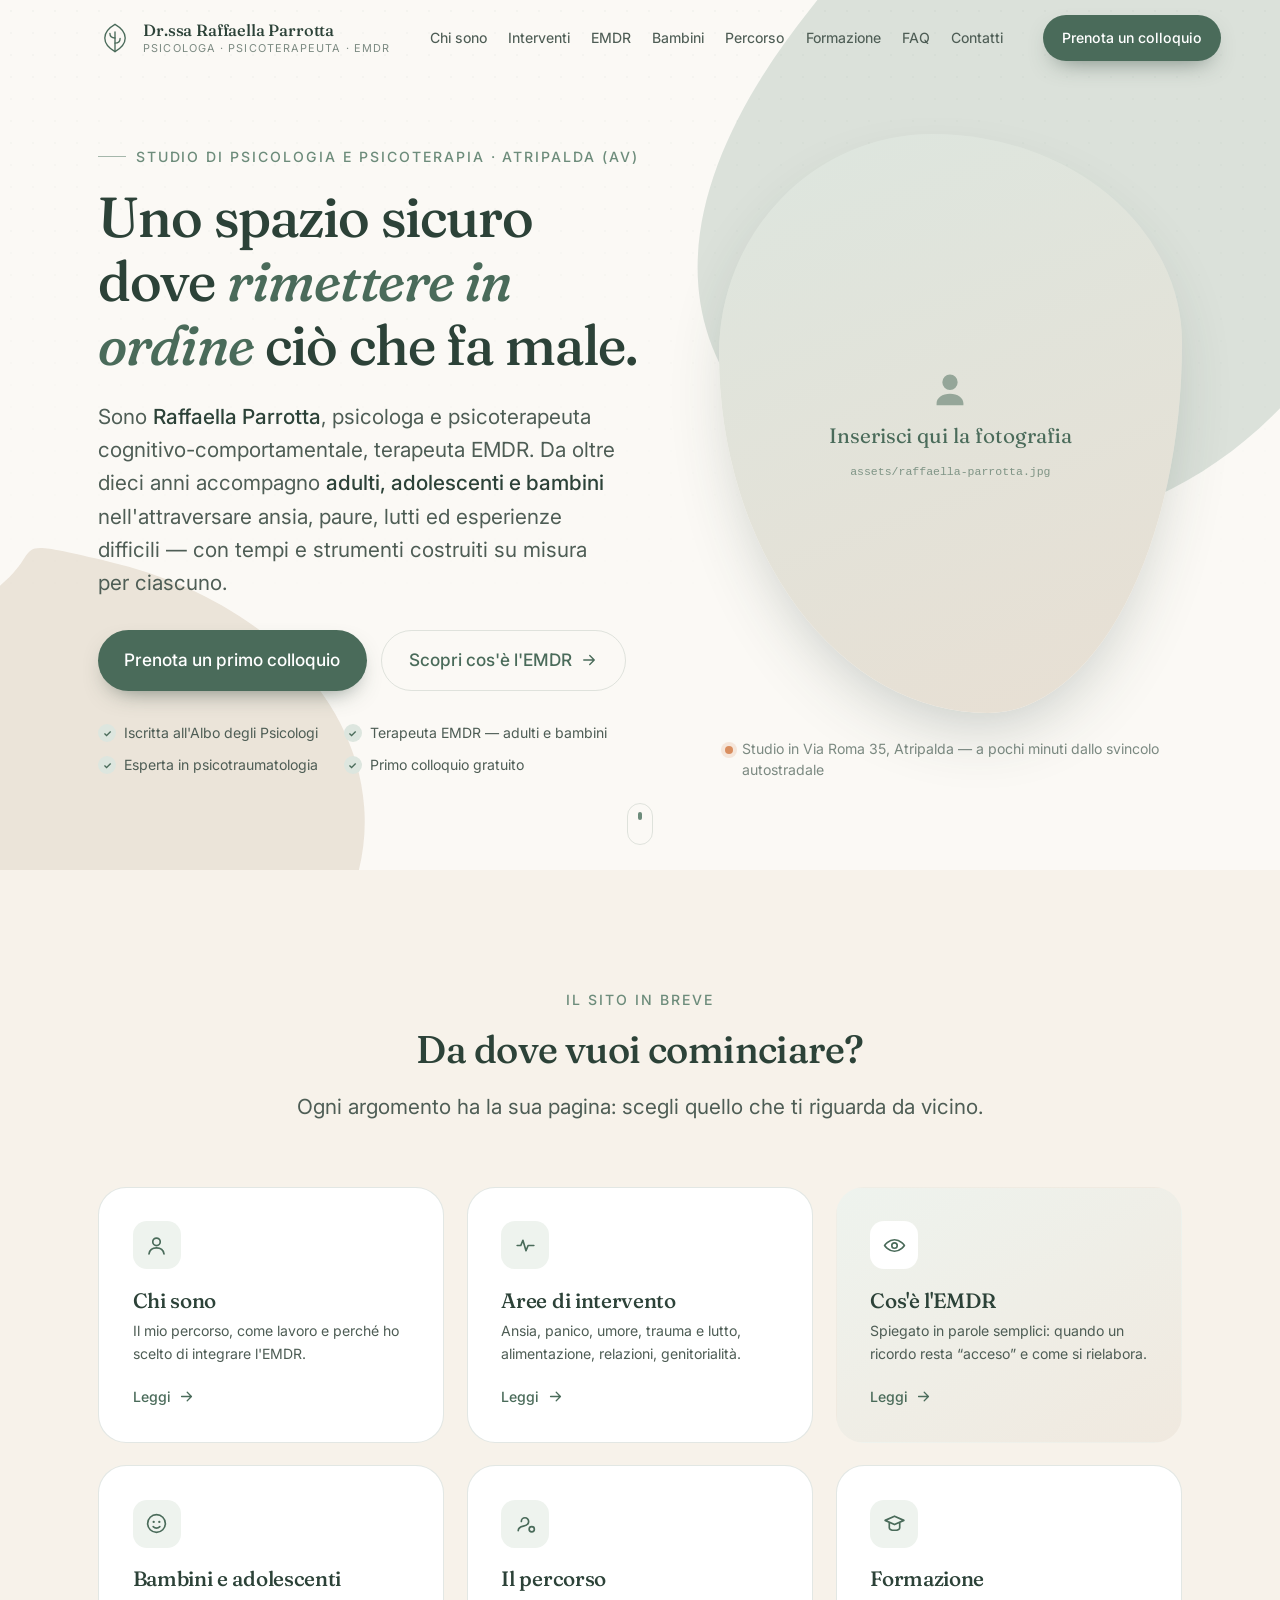
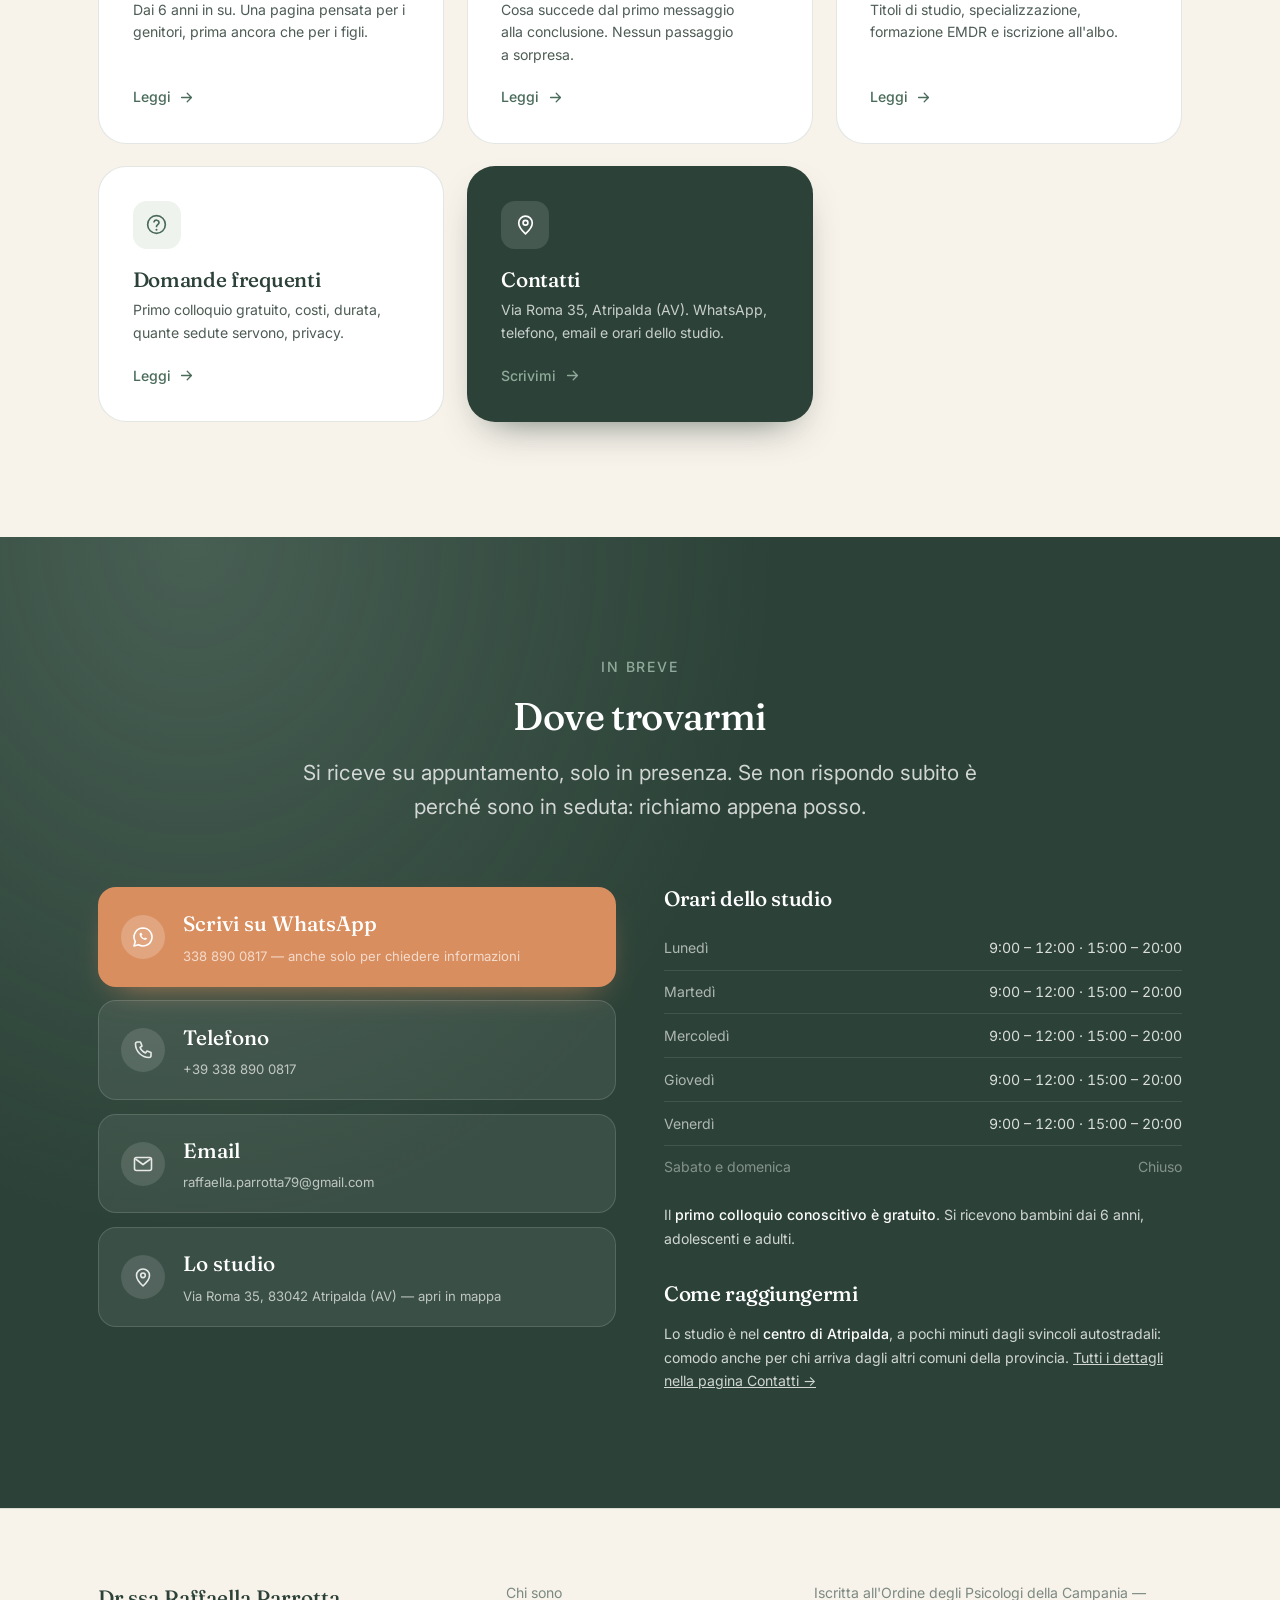
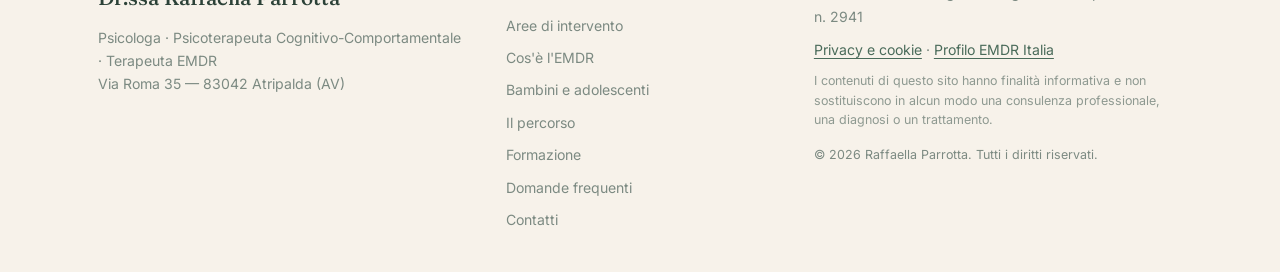
==== index.html @ 032dc250 "Add files via upload" ====
<!DOCTYPE html>
<html lang="it">
<head>
<meta charset="utf-8">
<meta name="viewport" content="width=device-width, initial-scale=1">
<title>Dr.ssa Raffaella Parrotta — Psicologa e Psicoterapeuta EMDR ad Atripalda (AV)</title>
<meta name="description" content="Dr.ssa Raffaella Parrotta, psicologa e psicoterapeuta cognitivo-comportamentale, terapeuta EMDR ad Atripalda (Avellino). Percorsi per adulti, adolescenti e bambini dai 6 anni.">
<meta name="author" content="Raffaella Parrotta">
<meta name="theme-color" content="#4A6B5A">

<meta property="og:type" content="website">
<meta property="og:locale" content="it_IT">
<meta property="og:title" content="Dr.ssa Raffaella Parrotta — Psicologa e Psicoterapeuta EMDR ad Atripalda (AV)">
<meta property="og:description" content="Dr.ssa Raffaella Parrotta, psicologa e psicoterapeuta cognitivo-comportamentale, terapeuta EMDR ad Atripalda (Avellino). Percorsi per adulti, adolescenti e bambini dai 6 anni.">
<meta property="og:image" content="assets/og-image.jpg">

<link rel="icon" href="assets/favicon.svg" type="image/svg+xml">
<link rel="preconnect" href="https://fonts.googleapis.com">
<link rel="preconnect" href="https://fonts.gstatic.com" crossorigin>
<link href="https://fonts.googleapis.com/css2?family=Fraunces:ital,opsz,wght@0,9..144,400;0,9..144,500;0,9..144,600;1,9..144,400&family=Inter:wght@300;400;500;600&display=swap" rel="stylesheet">
<link rel="stylesheet" href="styles.css">
<script>document.documentElement.classList.add('js');</script>
<link rel="canonical" href="https://www.raffaellaparrotta.it/">
</head>
<body id="top">

<a class="skip-link" href="#main">Salta al contenuto principale</a>

<!-- ═══════════════ HEADER ═══════════════ -->
<header class="site-header" id="site-header">
  <div class="wrap header-inner">
    <a class="brand" href="index.html" aria-label="Torna alla home">
      <span class="brand-mark" aria-hidden="true">
        <svg viewBox="0 0 40 40" role="presentation">
          <path d="M20 4c7 4 12 9 12 16 0 7-5 12-12 16C13 32 8 27 8 20 8 13 13 8 20 4Z" fill="none" stroke="currentColor" stroke-width="1.6"/>
          <path d="M20 36V13" fill="none" stroke="currentColor" stroke-width="1.6" stroke-linecap="round"/>
          <path d="M20 20c-3.5 0-6-2.2-6-5.5M20 26c3.5 0 6-2.2 6-5.5" fill="none" stroke="currentColor" stroke-width="1.6" stroke-linecap="round"/>
        </svg>
      </span>
      <span class="brand-text">
        <strong>Dr.ssa Raffaella Parrotta</strong>
        <em>Psicologa · Psicoterapeuta · EMDR</em>
      </span>
    </a>

    <nav class="nav" id="nav" aria-label="Navigazione principale">
      <ul>
        <li><a href="chi-sono.html">Chi sono</a></li>
        <li><a href="aree-di-intervento.html">Interventi</a></li>
        <li><a href="emdr.html">EMDR</a></li>
        <li><a href="bambini-e-adolescenti.html">Bambini</a></li>
        <li><a href="percorso.html">Percorso</a></li>
        <li><a href="formazione.html">Formazione</a></li>
        <li><a href="domande-frequenti.html">FAQ</a></li>
        <li><a href="contatti.html">Contatti</a></li>
        <li class="nav-cta"><a class="btn btn-primary" href="contatti.html">Prenota un colloquio</a></li>
      </ul>
    </nav>

    <a class="btn btn-primary btn-sm header-cta" href="contatti.html">Prenota un colloquio</a>

    <button class="nav-toggle" id="nav-toggle" aria-expanded="false" aria-controls="nav" aria-label="Apri il menu">
      <span aria-hidden="true"></span><span aria-hidden="true"></span><span aria-hidden="true"></span>
    </button>
  </div>
  <div class="scroll-progress" id="scroll-progress" aria-hidden="true"></div>
</header>

<main id="main">

<section class="hero">
  <div class="hero-bg" aria-hidden="true">
    <svg class="blob blob-1" viewBox="0 0 600 600"><path d="M300 40c120 0 220 90 240 200s-60 230-170 280-240 20-310-70S30 250 110 150 180 40 300 40Z"/></svg>
    <svg class="blob blob-2" viewBox="0 0 600 600"><path d="M320 20c130 30 250 120 260 250s-110 250-240 290S60 520 30 390 60 130 170 70 190-10 320 20Z"/></svg>
    <span class="grain"></span>
  </div>

  <div class="wrap hero-inner">
    <div class="hero-text">
      <p class="eyebrow reveal">Studio di psicologia e psicoterapia · Atripalda (AV)</p>
      <h1 class="reveal" style="--d:.06s">
        Uno spazio sicuro dove <em>rimettere in ordine</em> ciò che fa male.
      </h1>
      <p class="lead reveal" style="--d:.12s">
        Sono <strong>Raffaella Parrotta</strong>, psicologa e psicoterapeuta cognitivo-comportamentale,
        terapeuta EMDR. Da oltre dieci anni accompagno <strong>adulti, adolescenti e bambini</strong>
        nell'attraversare ansia, paure, lutti ed esperienze difficili — con tempi e strumenti
        costruiti su misura per ciascuno.
      </p>
      <div class="hero-actions reveal" style="--d:.18s">
        <a class="btn btn-primary" href="contatti.html">Prenota un primo colloquio</a>
        <a class="btn btn-ghost" href="emdr.html">
          Scopri cos'è l'EMDR
          <svg viewBox="0 0 24 24" aria-hidden="true" width="18" height="18"><path d="M5 12h13M13 6l6 6-6 6" fill="none" stroke="currentColor" stroke-width="1.8" stroke-linecap="round" stroke-linejoin="round"/></svg>
        </a>
      </div>

      <ul class="hero-badges reveal" style="--d:.24s">
        <li><span aria-hidden="true">✓</span> Iscritta all'Albo degli Psicologi</li>
        <li><span aria-hidden="true">✓</span> Terapeuta EMDR — adulti e bambini</li>
        <li><span aria-hidden="true">✓</span> Esperta in psicotraumatologia</li>
        <li><span aria-hidden="true">✓</span> Primo colloquio gratuito</li>
      </ul>
    </div>

    <figure class="hero-figure reveal" style="--d:.3s">
      <div class="portrait">
        <!-- SOSTITUIRE con la foto reale: assets/raffaella-parrotta.jpg -->
        <img src="assets/raffaella-parrotta.jpg" alt="Ritratto della Dr.ssa Raffaella Parrotta" width="720" height="880"
             onerror="this.closest('.portrait').classList.add('is-placeholder'); this.remove();">
        <div class="portrait-placeholder" aria-hidden="true">
          <svg viewBox="0 0 24 24"><path d="M12 13a4 4 0 1 0 0-8 4 4 0 0 0 0 8Zm0 2c-4 0-7 2.2-7 5v1h14v-1c0-2.8-3-5-7-5Z" fill="currentColor"/></svg>
          <p>Inserisci qui la fotografia</p>
          <small>assets/raffaella-parrotta.jpg</small>
        </div>
      </div>
      <figcaption>
        <span class="dot" aria-hidden="true"></span>
        Studio in Via Roma 35, Atripalda — a pochi minuti dallo svincolo autostradale
      </figcaption>
    </figure>
  </div>

  <a class="scroll-cue" href="#cosa-trovi" aria-label="Scorri alle sezioni del sito">
    <span aria-hidden="true"></span>
  </a>
</section><!-- ═══════════════ COSA TROVI ═══════════════ -->
<section class="section section-tint" id="cosa-trovi">
  <div class="wrap">
    <header class="section-head center">
      <p class="eyebrow reveal">Il sito in breve</p>
      <h2 class="reveal" style="--d:.06s">Da dove vuoi cominciare?</h2>
      <p class="section-sub reveal" style="--d:.12s">
        Ogni argomento ha la sua pagina: scegli quello che ti riguarda da vicino.
      </p>
    </header>

    <div class="hub">
      <a class="hub-card reveal" href="chi-sono.html">
        <span class="hub-icon" aria-hidden="true"><svg viewBox="0 0 24 24"><circle cx="12" cy="8.5" r="3.6" fill="none" stroke="currentColor" stroke-width="1.6"/><path d="M4.8 20c.6-3.7 3.5-5.8 7.2-5.8s6.6 2.1 7.2 5.8" fill="none" stroke="currentColor" stroke-width="1.6" stroke-linecap="round"/></svg></span>
        <h3>Chi sono</h3>
        <p>Il mio percorso, come lavoro e perché ho scelto di integrare l'EMDR.</p>
        <span class="hub-go">Leggi<svg viewBox="0 0 24 24" aria-hidden="true"><path d="M5 12h13M13 6l6 6-6 6" fill="none" stroke="currentColor" stroke-width="1.8" stroke-linecap="round" stroke-linejoin="round"/></svg></span>
      </a>
      <a class="hub-card reveal" style="--d:.06s" href="aree-di-intervento.html">
        <span class="hub-icon" aria-hidden="true"><svg viewBox="0 0 24 24"><path d="M4 12h3.5l2-5 3 10 2-5H20" fill="none" stroke="currentColor" stroke-width="1.6" stroke-linecap="round" stroke-linejoin="round"/></svg></span>
        <h3>Aree di intervento</h3>
        <p>Ansia, panico, umore, trauma e lutto, alimentazione, relazioni, genitorialità.</p>
        <span class="hub-go">Leggi<svg viewBox="0 0 24 24" aria-hidden="true"><path d="M5 12h13M13 6l6 6-6 6" fill="none" stroke="currentColor" stroke-width="1.8" stroke-linecap="round" stroke-linejoin="round"/></svg></span>
      </a>
      <a class="hub-card reveal featured" style="--d:.12s" href="emdr.html">
        <span class="hub-icon" aria-hidden="true"><svg viewBox="0 0 24 24"><path d="M2.5 12S6 6.5 12 6.5 21.5 12 21.5 12 18 17.5 12 17.5 2.5 12 2.5 12Z" fill="none" stroke="currentColor" stroke-width="1.6" stroke-linejoin="round"/><circle cx="12" cy="12" r="2.6" fill="none" stroke="currentColor" stroke-width="1.6"/></svg></span>
        <h3>Cos'è l'EMDR</h3>
        <p>Spiegato in parole semplici: quando un ricordo resta “acceso” e come si rielabora.</p>
        <span class="hub-go">Leggi<svg viewBox="0 0 24 24" aria-hidden="true"><path d="M5 12h13M13 6l6 6-6 6" fill="none" stroke="currentColor" stroke-width="1.8" stroke-linecap="round" stroke-linejoin="round"/></svg></span>
      </a>
      <a class="hub-card reveal" style="--d:.18s" href="bambini-e-adolescenti.html">
        <span class="hub-icon" aria-hidden="true"><svg viewBox="0 0 24 24"><circle cx="12" cy="12" r="8.5" fill="none" stroke="currentColor" stroke-width="1.6"/><circle cx="9.3" cy="10.5" r="1.1" fill="currentColor"/><circle cx="14.7" cy="10.5" r="1.1" fill="currentColor"/><path d="M8.8 15c.9.9 2 1.4 3.2 1.4s2.3-.5 3.2-1.4" fill="none" stroke="currentColor" stroke-width="1.6" stroke-linecap="round"/></svg></span>
        <h3>Bambini e adolescenti</h3>
        <p>Dai 6 anni in su. Una pagina pensata per i genitori, prima ancora che per i figli.</p>
        <span class="hub-go">Leggi<svg viewBox="0 0 24 24" aria-hidden="true"><path d="M5 12h13M13 6l6 6-6 6" fill="none" stroke="currentColor" stroke-width="1.8" stroke-linecap="round" stroke-linejoin="round"/></svg></span>
      </a>
      <a class="hub-card reveal" style="--d:.24s" href="percorso.html">
        <span class="hub-icon" aria-hidden="true"><svg viewBox="0 0 24 24"><path d="M5 19c0-3 2.5-4 5-4.5S15 13 15 10a3.5 3.5 0 0 0-7 0" fill="none" stroke="currentColor" stroke-width="1.6" stroke-linecap="round"/><circle cx="18" cy="17.5" r="2.5" fill="none" stroke="currentColor" stroke-width="1.6"/></svg></span>
        <h3>Il percorso</h3>
        <p>Cosa succede dal primo messaggio alla conclusione. Nessun passaggio a sorpresa.</p>
        <span class="hub-go">Leggi<svg viewBox="0 0 24 24" aria-hidden="true"><path d="M5 12h13M13 6l6 6-6 6" fill="none" stroke="currentColor" stroke-width="1.8" stroke-linecap="round" stroke-linejoin="round"/></svg></span>
      </a>
      <a class="hub-card reveal" style="--d:.3s" href="formazione.html">
        <span class="hub-icon" aria-hidden="true"><svg viewBox="0 0 24 24"><path d="M12 5 3 9l9 4 9-4-9-4Z" fill="none" stroke="currentColor" stroke-width="1.6" stroke-linejoin="round"/><path d="M7 11.5V16c0 1.4 2.2 2.5 5 2.5s5-1.1 5-2.5v-4.5" fill="none" stroke="currentColor" stroke-width="1.6" stroke-linecap="round"/></svg></span>
        <h3>Formazione</h3>
        <p>Titoli di studio, specializzazione, formazione EMDR e iscrizione all'albo.</p>
        <span class="hub-go">Leggi<svg viewBox="0 0 24 24" aria-hidden="true"><path d="M5 12h13M13 6l6 6-6 6" fill="none" stroke="currentColor" stroke-width="1.8" stroke-linecap="round" stroke-linejoin="round"/></svg></span>
      </a>
      <a class="hub-card reveal" style="--d:.36s" href="domande-frequenti.html">
        <span class="hub-icon" aria-hidden="true"><svg viewBox="0 0 24 24"><circle cx="12" cy="12" r="8.5" fill="none" stroke="currentColor" stroke-width="1.6"/><path d="M9.6 9.4a2.5 2.5 0 0 1 4.8.9c0 1.7-2.4 2-2.4 3.6" fill="none" stroke="currentColor" stroke-width="1.6" stroke-linecap="round"/><circle cx="12" cy="17" r="1" fill="currentColor"/></svg></span>
        <h3>Domande frequenti</h3>
        <p>Primo colloquio gratuito, costi, durata, quante sedute servono, privacy.</p>
        <span class="hub-go">Leggi<svg viewBox="0 0 24 24" aria-hidden="true"><path d="M5 12h13M13 6l6 6-6 6" fill="none" stroke="currentColor" stroke-width="1.8" stroke-linecap="round" stroke-linejoin="round"/></svg></span>
      </a>
      <a class="hub-card reveal dark" style="--d:.42s" href="contatti.html">
        <span class="hub-icon" aria-hidden="true"><svg viewBox="0 0 24 24"><path d="M12 21s-6.5-6-6.5-10.5a6.5 6.5 0 0 1 13 0C18.5 15 12 21 12 21Z" fill="none" stroke="currentColor" stroke-width="1.6" stroke-linejoin="round"/><circle cx="12" cy="10.3" r="2.3" fill="none" stroke="currentColor" stroke-width="1.6"/></svg></span>
        <h3>Contatti</h3>
        <p>Via Roma 35, Atripalda (AV). WhatsApp, telefono, email e orari dello studio.</p>
        <span class="hub-go">Scrivimi<svg viewBox="0 0 24 24" aria-hidden="true"><path d="M5 12h13M13 6l6 6-6 6" fill="none" stroke="currentColor" stroke-width="1.8" stroke-linecap="round" stroke-linejoin="round"/></svg></span>
      </a>
    </div>
  </div>
</section>

<!-- ═══════════════ IN BREVE ═══════════════ -->
<section class="section section-dark" id="in-breve">
  <div class="wrap">
    <header class="section-head center on-dark">
      <p class="eyebrow reveal">In breve</p>
      <h2 class="reveal" style="--d:.06s">Dove trovarmi</h2>
      <p class="section-sub reveal" style="--d:.12s">
        Si riceve su appuntamento, solo in presenza. Se non rispondo subito è perché sono
        in seduta: richiamo appena posso.
      </p>
    </header>

    <div class="contact-grid">
      <div class="contact-actions reveal">
        <a class="contact-tile primary" href="https://wa.me/393388900817" target="_blank" rel="noopener">
          <span class="ct-icon" aria-hidden="true">
            <svg viewBox="0 0 24 24"><path d="M12 3a9 9 0 0 0-7.7 13.6L3 21l4.5-1.2A9 9 0 1 0 12 3Z" fill="none" stroke="currentColor" stroke-width="1.6" stroke-linejoin="round"/><path d="M8.6 8.8c0 3.3 2.7 6 6 6 .9 0 1.4-.6 1.4-1.2 0-.3-1.7-1.2-2-1.1-.3.1-.5.8-.9.8-.7 0-2.6-1.9-2.6-2.6 0-.4.7-.6.8-.9.1-.3-.8-2-1.1-2-.6 0-1.6.5-1.6 1.4Z" fill="currentColor"/></svg>
          </span>
          <span class="ct-body"><strong>Scrivi su WhatsApp</strong><small>338 890 0817 — anche solo per chiedere informazioni</small></span>
        </a>

        <a class="contact-tile" href="tel:+393388900817">
          <span class="ct-icon" aria-hidden="true">
            <svg viewBox="0 0 24 24"><path d="M6.5 4h3l1.5 4-2 1.5a10 10 0 0 0 5.5 5.5L16 13l4 1.5v3c0 1.1-.9 2-2 2C10.8 19.5 4.5 13.2 4.5 6c0-1.1.9-2 2-2Z" fill="none" stroke="currentColor" stroke-width="1.6" stroke-linejoin="round"/></svg>
          </span>
          <span class="ct-body"><strong>Telefono</strong><small>+39 338 890 0817</small></span>
        </a>

        <a class="contact-tile" href="mailto:raffaella.parrotta79@gmail.com">
          <span class="ct-icon" aria-hidden="true">
            <svg viewBox="0 0 24 24"><rect x="3.5" y="5.5" width="17" height="13" rx="2" fill="none" stroke="currentColor" stroke-width="1.6"/><path d="m4.5 7 7.5 5.5L19.5 7" fill="none" stroke="currentColor" stroke-width="1.6" stroke-linejoin="round"/></svg>
          </span>
          <span class="ct-body"><strong>Email</strong><small>raffaella.parrotta79@gmail.com</small></span>
        </a>

        <a class="contact-tile" href="https://www.google.com/maps/search/?api=1&amp;query=Via+Roma+35+83042+Atripalda+AV" target="_blank" rel="noopener">
          <span class="ct-icon" aria-hidden="true">
            <svg viewBox="0 0 24 24"><path d="M12 21s-6.5-6-6.5-10.5a6.5 6.5 0 0 1 13 0C18.5 15 12 21 12 21Z" fill="none" stroke="currentColor" stroke-width="1.6" stroke-linejoin="round"/><circle cx="12" cy="10.3" r="2.3" fill="none" stroke="currentColor" stroke-width="1.6"/></svg>
          </span>
          <span class="ct-body"><strong>Lo studio</strong><small>Via Roma 35, 83042 Atripalda (AV) — apri in mappa</small></span>
        </a>
      </div>

      <div class="contact-info reveal" style="--d:.1s">
        <div class="info-block">
          <h3>Orari dello studio</h3>
          <table class="hours">
            <tbody>
              <tr><th scope="row">Lunedì</th><td>9:00 – 12:00 · 15:00 – 20:00</td></tr>
              <tr><th scope="row">Martedì</th><td>9:00 – 12:00 · 15:00 – 20:00</td></tr>
              <tr><th scope="row">Mercoledì</th><td>9:00 – 12:00 · 15:00 – 20:00</td></tr>
              <tr><th scope="row">Giovedì</th><td>9:00 – 12:00 · 15:00 – 20:00</td></tr>
              <tr><th scope="row">Venerdì</th><td>9:00 – 12:00 · 15:00 – 20:00</td></tr>
              <tr class="closed"><th scope="row">Sabato e domenica</th><td>Chiuso</td></tr>
            </tbody>
          </table>
          <p class="hours-note">
            Il <strong>primo colloquio conoscitivo è gratuito</strong>. Si ricevono bambini
            dai 6 anni, adolescenti e adulti.
          </p>
        </div>

        <div class="info-block">
          <h3>Come raggiungermi</h3>
          <p>
            Lo studio è nel <strong>centro di Atripalda</strong>, a pochi minuti dagli svincoli
            autostradali: comodo anche per chi arriva dagli altri comuni della provincia.
            <a href="contatti.html">Tutti i dettagli nella pagina Contatti →</a>
          </p>
        </div>
      </div>
    </div>
  </div>
</section>

</main>

<!-- ═══════════════ FOOTER ═══════════════ -->
<footer class="site-footer">
  <div class="wrap footer-inner">
    <div class="footer-brand">
      <strong>Dr.ssa Raffaella Parrotta</strong>
      <p>Psicologa · Psicoterapeuta Cognitivo-Comportamentale · Terapeuta EMDR<br>
        Via Roma 35 — 83042 Atripalda (AV)</p>
    </div>

    <nav class="footer-nav" aria-label="Navigazione secondaria">
      <a href="chi-sono.html">Chi sono</a>
      <a href="aree-di-intervento.html">Aree di intervento</a>
      <a href="emdr.html">Cos'è l'EMDR</a>
      <a href="bambini-e-adolescenti.html">Bambini e adolescenti</a>
      <a href="percorso.html">Il percorso</a>
      <a href="formazione.html">Formazione</a>
      <a href="domande-frequenti.html">Domande frequenti</a>
      <a href="contatti.html">Contatti</a>
    </nav>

    <div class="footer-legal">
      <!-- Quando avrai la P. IVA, aggiungila qui: · P. IVA 01234567890 -->
      <p>Iscritta all'Ordine degli Psicologi della Campania — n. 2941</p>
      <p>
        <a href="privacy.html">Privacy e cookie</a> ·
        <a href="https://emdr018.com/terapeuti/raffaella-parrotta/" target="_blank" rel="noopener">Profilo EMDR Italia</a>
      </p>
      <p class="disclaimer">
        I contenuti di questo sito hanno finalità informativa e non sostituiscono in alcun modo
        una consulenza professionale, una diagnosi o un trattamento.
      </p>
      <p class="copy">© <span id="year">2026</span> Raffaella Parrotta. Tutti i diritti riservati.</p>
    </div>
  </div>
</footer>

<a class="to-top" id="to-top" href="#top" aria-label="Torna in alto">
  <svg viewBox="0 0 24 24" aria-hidden="true"><path d="M12 19V6M6 12l6-6 6 6" fill="none" stroke="currentColor" stroke-width="1.8" stroke-linecap="round" stroke-linejoin="round"/></svg>
</a>

<script type="application/ld+json">
{
  "@context": "https://schema.org",
  "@type": "Psychologist",
  "name": "Dr.ssa Raffaella Parrotta — Psicologa, Psicoterapeuta, EMDR Practitioner",
  "description": "Psicologa e psicoterapeuta cognitivo-comportamentale, terapeuta EMDR. Percorsi per adulti, adolescenti e bambini dai 6 anni ad Atripalda (AV).",
  "address": {
    "@type": "PostalAddress",
    "streetAddress": "Via Roma 35",
    "postalCode": "83042",
    "addressLocality": "Atripalda",
    "addressRegion": "AV",
    "addressCountry": "IT"
  },
  "telephone": "+39 338 890 0817",
  "email": "raffaella.parrotta79@gmail.com",
  "availableLanguage": "it",
  "priceRange": "$$",
  "openingHoursSpecification": [{
    "@type": "OpeningHoursSpecification",
    "dayOfWeek": ["Monday","Tuesday","Wednesday","Thursday","Friday"],
    "opens": "09:00", "closes": "12:00"
  }, {
    "@type": "OpeningHoursSpecification",
    "dayOfWeek": ["Monday","Tuesday","Wednesday","Thursday","Friday"],
    "opens": "15:00", "closes": "20:00"
  }],
  "knowsAbout": ["EMDR","Psicoterapia cognitivo-comportamentale","Disturbi d'ansia","Attacchi di panico","Trauma psicologico","Disturbi dell'umore","Disturbi del comportamento alimentare","Età evolutiva"]
}
</script>

<script src="script.js" defer></script>
</body>
</html>
---- styles.css ----
/* ═══════════════════════════════════════════════════
   Dr.ssa Raffaella Parrotta — Psicologa e Psicoterapeuta
   Palette: salvia & sabbia
   ═══════════════════════════════════════════════════ */

/* ---------- 1. Design tokens ---------- */
:root {
  /* colori */
  --green-900: #2C4238;
  --green-700: #4A6B5A;
  --green-500: #6D8C7B;
  --green-300: #8FA99B;
  --green-100: #DDE6DF;
  --green-50:  #EEF3EE;

  --sand-300: #E8DFD3;
  --sand-200: #F0E9DF;
  --sand-100: #F7F2EA;
  --shell:    #FBF9F5;
  --white:    #FFFFFF;

  --clay:     #D98E5F;
  --clay-dark:#B96F42;

  --ink:      #23302A;
  --ink-soft: #4E5D55;
  --ink-mute: #7C8A82;
  --line:     rgba(74, 107, 90, .16);

  /* tipografia */
  --font-display: "Fraunces", "Iowan Old Style", Georgia, "Times New Roman", serif;
  --font-body: "Inter", -apple-system, BlinkMacSystemFont, "Segoe UI", Roboto, sans-serif;

  --step--1: clamp(.82rem, .8rem + .1vw, .9rem);
  --step-0:  clamp(1rem, .97rem + .15vw, 1.075rem);
  --step-1:  clamp(1.12rem, 1.06rem + .3vw, 1.3rem);
  --step-2:  clamp(1.35rem, 1.2rem + .7vw, 1.75rem);
  --step-3:  clamp(1.7rem, 1.45rem + 1.2vw, 2.5rem);
  --step-4:  clamp(2.1rem, 1.6rem + 2.4vw, 3.75rem);

  /* spazi & forme */
  --wrap: 1180px;
  --gutter: clamp(1.25rem, 4vw, 3rem);
  --sec-y: clamp(4.5rem, 9vw, 8.5rem);
  --r-sm: 10px;
  --r-md: 18px;
  --r-lg: 28px;
  --r-xl: 40px;

  --shadow-sm: 0 1px 2px rgba(44, 66, 56, .05), 0 4px 14px rgba(44, 66, 56, .05);
  --shadow-md: 0 2px 6px rgba(44, 66, 56, .06), 0 18px 40px -12px rgba(44, 66, 56, .16);
  --shadow-lg: 0 30px 70px -25px rgba(44, 66, 56, .3);

  --ease: cubic-bezier(.22, .68, 0, 1);
  --header-h: 76px;
}

/* ---------- 2. Reset & base ---------- */
*, *::before, *::after { box-sizing: border-box; }
* { margin: 0; }

html {
  -webkit-text-size-adjust: 100%;
  scroll-behavior: smooth;
  scroll-padding-top: calc(var(--header-h) + 12px);
}

body {
  background: var(--shell);
  color: var(--ink);
  font-family: var(--font-body);
  font-size: var(--step-0);
  font-weight: 400;
  line-height: 1.68;
  -webkit-font-smoothing: antialiased;
  overflow-x: hidden;
}

img, svg { display: block; max-width: 100%; }
a { color: inherit; }
button { font: inherit; color: inherit; border: 0; background: none; cursor: pointer; }
table { border-collapse: collapse; width: 100%; }

h1, h2, h3, h4 {
  font-family: var(--font-display);
  font-weight: 500;
  line-height: 1.14;
  letter-spacing: -.015em;
  color: var(--green-900);
  font-variation-settings: "SOFT" 30, "WONK" 0;
  text-wrap: balance;
}
h1 { font-size: var(--step-4); }
h2 { font-size: var(--step-3); }
h3 { font-size: var(--step-2); }
h4 { font-size: var(--step-1); }
p  { text-wrap: pretty; }

em { font-style: italic; }

:focus-visible {
  outline: 3px solid var(--clay);
  outline-offset: 3px;
  border-radius: 4px;
}

.skip-link {
  position: absolute; left: 50%; top: -100px; z-index: 200;
  transform: translateX(-50%);
  background: var(--green-900); color: var(--white);
  padding: .8rem 1.4rem; border-radius: 0 0 var(--r-sm) var(--r-sm);
  text-decoration: none; font-size: var(--step--1);
  transition: top .2s var(--ease);
}
.skip-link:focus { top: 0; }

/* ---------- 3. Layout helpers ---------- */
.wrap {
  width: 100%; max-width: var(--wrap);
  margin-inline: auto;
  padding-inline: var(--gutter);
}
.wrap.narrow { max-width: 820px; }

.section { padding-block: var(--sec-y); position: relative; }
.section-tint { background: var(--sand-100); }
.section-warm {
  background:
    radial-gradient(90% 120% at 100% 0%, rgba(217, 142, 95, .09), transparent 60%),
    var(--green-50);
}
.section-dark {
  background:
    radial-gradient(70% 110% at 15% 0%, rgba(143, 169, 155, .28), transparent 65%),
    var(--green-900);
  color: rgba(255, 255, 255, .86);
}
.section-dark h2, .section-dark h3 { color: var(--white); }

.section-head { max-width: 720px; margin-bottom: clamp(2.5rem, 5vw, 4rem); }
.section-head.center { margin-inline: auto; text-align: center; }
.section-sub {
  margin-top: 1.1rem;
  font-size: var(--step-1);
  color: var(--ink-soft);
  line-height: 1.6;
}
.section-dark .section-sub { color: rgba(255, 255, 255, .78); }

.eyebrow {
  display: inline-flex; align-items: center; gap: .6rem;
  font-family: var(--font-body);
  font-size: var(--step--1); font-weight: 500;
  letter-spacing: .14em; text-transform: uppercase;
  color: var(--green-500);
  margin-bottom: 1rem;
}
.eyebrow::before {
  content: ""; width: 28px; height: 1px;
  background: currentColor; opacity: .6;
}
.section-dark .eyebrow, .on-dark .eyebrow { color: var(--green-300); }
.section-head.center .eyebrow::before { display: none; }

.sub-head { margin: clamp(3rem, 6vw, 4.5rem) 0 1.75rem; font-size: var(--step-2); }

/* ---------- 4. Buttons ---------- */
.btn {
  --btn-bg: var(--green-700);
  --btn-fg: var(--white);
  display: inline-flex; align-items: center; justify-content: center; gap: .55rem;
  padding: .95rem 1.65rem;
  border-radius: 100px;
  background: var(--btn-bg); color: var(--btn-fg);
  font-size: var(--step-0); font-weight: 500;
  text-decoration: none; white-space: nowrap;
  transition: transform .3s var(--ease), box-shadow .3s var(--ease),
              background-color .25s, color .25s, border-color .25s;
}
.btn-sm { padding: .68rem 1.2rem; font-size: var(--step--1); }
.btn-primary { box-shadow: 0 10px 24px -12px rgba(44, 66, 56, .7); }
.btn-primary:hover { background: var(--green-900); transform: translateY(-2px); box-shadow: 0 16px 30px -14px rgba(44, 66, 56, .8); }
.btn-ghost {
  background: transparent; color: var(--green-700);
  border: 1px solid var(--line);
}
.btn-ghost:hover { border-color: var(--green-500); background: rgba(255, 255, 255, .6); transform: translateY(-2px); }
.btn-ghost svg { transition: transform .3s var(--ease); }
.btn-ghost:hover svg { transform: translateX(4px); }

/* ---------- 5. Header ---------- */
.site-header {
  position: fixed; inset: 0 0 auto; z-index: 100;
  background: rgba(251, 249, 245, 0);
  transition: background-color .35s var(--ease), box-shadow .35s var(--ease),
              backdrop-filter .35s;
}
.site-header.is-stuck {
  background: rgba(251, 249, 245, .88);
  backdrop-filter: saturate(160%) blur(14px);
  box-shadow: 0 1px 0 var(--line), 0 10px 30px -22px rgba(44, 66, 56, .5);
}
.header-inner {
  display: flex; align-items: center; gap: clamp(1rem, 3vw, 2.5rem);
  min-height: var(--header-h);
}

.brand {
  display: inline-flex; align-items: center; gap: .7rem;
  text-decoration: none; flex-shrink: 0;
}
.brand-mark { width: 34px; height: 34px; color: var(--green-700); flex-shrink: 0; }
.brand-mark svg { width: 100%; height: 100%; }
.brand-text { display: flex; flex-direction: column; line-height: 1.2; }
.brand-text strong {
  font-family: var(--font-display); font-size: 1.02rem; font-weight: 500;
  color: var(--green-900); letter-spacing: -.01em;
}
.brand-text em {
  font-style: normal; font-size: .68rem; letter-spacing: .1em;
  text-transform: uppercase; color: var(--ink-mute); margin-top: 2px;
}

.nav { margin-left: auto; }
.nav ul {
  display: flex; align-items: center; gap: clamp(.5rem, 1.4vw, 1.35rem);
  list-style: none; padding: 0;
}
.nav a {
  position: relative;
  display: block; padding: .4rem .1rem;
  font-size: .88rem; font-weight: 450; white-space: nowrap;
  color: var(--ink-soft); text-decoration: none;
  transition: color .25s;
}
.nav a::after {
  content: ""; position: absolute; left: 0; right: 0; bottom: -2px;
  height: 2px; border-radius: 2px; background: var(--clay);
  transform: scaleX(0); transform-origin: left;
  transition: transform .35s var(--ease);
}
.nav a:hover { color: var(--green-900); }
.nav a:hover::after, .nav a[aria-current]::after { transform: scaleX(1); }
.nav a[aria-current] { color: var(--green-900); font-weight: 500; }

.header-cta { flex-shrink: 0; }
.nav-cta { display: none; }

.nav-toggle {
  display: none; width: 44px; height: 44px;
  flex-direction: column; justify-content: center; align-items: center; gap: 5px;
  margin-left: auto; border-radius: 50%;
}
.nav-toggle span {
  display: block; width: 22px; height: 2px; border-radius: 2px;
  background: var(--green-900);
  transition: transform .35s var(--ease), opacity .2s;
}
.nav-toggle[aria-expanded="true"] span:nth-child(1) { transform: translateY(7px) rotate(45deg); }
.nav-toggle[aria-expanded="true"] span:nth-child(2) { opacity: 0; }
.nav-toggle[aria-expanded="true"] span:nth-child(3) { transform: translateY(-7px) rotate(-45deg); }

.scroll-progress {
  position: absolute; left: 0; bottom: 0; height: 2px; width: 0%;
  background: linear-gradient(90deg, var(--green-500), var(--clay));
  transition: width .1s linear;
}

/* ---------- 6. Hero ---------- */
.hero {
  position: relative;
  padding-top: calc(var(--header-h) + clamp(1.75rem, 4.5vw, 4rem));
  padding-bottom: clamp(3.5rem, 7vw, 6rem);
  overflow: hidden;
}
.hero-bg { position: absolute; inset: 0; z-index: 0; pointer-events: none; }
.hero-bg .blob { position: absolute; }
.hero-bg .blob path { fill: currentColor; }
.blob-1 {
  width: 62vw; max-width: 900px; top: -22%; right: -14%;
  color: rgba(143, 169, 155, .3);
  animation: drift 26s var(--ease) infinite alternate;
}
.blob-2 {
  width: 46vw; max-width: 640px; bottom: -30%; left: -16%;
  color: rgba(232, 223, 211, .8);
  animation: drift 32s var(--ease) infinite alternate-reverse;
}
@keyframes drift {
  from { transform: translate3d(0, 0, 0) scale(1) rotate(0deg); }
  to   { transform: translate3d(2.5%, 3%, 0) scale(1.08) rotate(9deg); }
}
.grain {
  position: absolute; inset: 0; opacity: .35;
  background-image: radial-gradient(rgba(74, 107, 90, .1) 1px, transparent 1px);
  background-size: 22px 22px;
  mask-image: linear-gradient(to bottom, black, transparent 75%);
}

.hero-inner {
  position: relative; z-index: 1;
  display: grid; gap: clamp(2.5rem, 6vw, 5rem);
  grid-template-columns: minmax(0, 1.08fr) minmax(0, .92fr);
  align-items: center;
}
.hero h1 em {
  font-style: italic; color: var(--green-700);
  font-variation-settings: "SOFT" 60, "WONK" 1;
}
.hero .lead {
  margin-top: 1.4rem; max-width: 36em;
  font-size: var(--step-1); color: var(--ink-soft); line-height: 1.6;
}
.hero .lead strong { color: var(--green-900); font-weight: 500; }
.hero-actions { display: flex; flex-wrap: wrap; gap: .9rem; margin-top: 1.9rem; }

.hero-badges {
  display: flex; flex-wrap: wrap; gap: .5rem 1.6rem;
  list-style: none; padding: 0; margin-top: 1.9rem;
  font-size: var(--step--1); color: var(--ink-soft);
}
.hero-badges li { display: flex; align-items: center; gap: .5rem; }
.hero-badges span {
  display: grid; place-items: center;
  width: 18px; height: 18px; border-radius: 50%;
  background: var(--green-100); color: var(--green-700);
  font-size: .62rem; font-weight: 700;
}

.hero-figure { margin: 0; }
.portrait {
  position: relative; overflow: hidden;
  aspect-ratio: 4 / 5;
  border-radius: 46% 54% 42% 58% / 38% 36% 64% 62%;
  background: linear-gradient(160deg, var(--green-100), var(--sand-300));
  box-shadow: var(--shadow-lg);
  animation: morph 18s ease-in-out infinite alternate;
}
@keyframes morph {
  from { border-radius: 46% 54% 42% 58% / 38% 36% 64% 62%; }
  to   { border-radius: 56% 44% 58% 42% / 46% 52% 48% 54%; }
}
.portrait img { width: 100%; height: 100%; object-fit: cover; }
.portrait-placeholder { display: none; }
.portrait.is-placeholder .portrait-placeholder {
  display: grid; place-content: center; justify-items: center; gap: .5rem;
  height: 100%; padding: 2rem; text-align: center;
  color: var(--green-700);
}
.portrait-placeholder svg { width: 46px; height: 46px; opacity: .5; }
.portrait-placeholder p { font-family: var(--font-display); font-size: var(--step-1); }
.portrait-placeholder small { font-size: .72rem; opacity: .65; font-family: ui-monospace, monospace; }

.hero-figure figcaption {
  display: flex; align-items: flex-start; gap: .55rem;
  margin-top: 1.6rem; padding-inline: .4rem;
  font-size: var(--step--1); color: var(--ink-mute); line-height: 1.5;
}
.hero-figure .dot {
  width: 8px; height: 8px; margin-top: .45rem; border-radius: 50%;
  background: var(--clay); flex-shrink: 0;
  box-shadow: 0 0 0 4px rgba(217, 142, 95, .18);
}

.scroll-cue {
  position: absolute; left: 50%; bottom: 1.6rem; z-index: 1;
  translate: -50% 0;
  width: 26px; height: 42px; border: 1px solid var(--line);
  border-radius: 20px; display: grid; place-items: start center;
  padding-top: 8px;
}
.scroll-cue span {
  width: 4px; height: 8px; border-radius: 4px; background: var(--green-500);
  animation: cue 1.8s var(--ease) infinite;
}
@keyframes cue {
  0%, 100% { transform: translateY(0); opacity: 1; }
  60% { transform: translateY(14px); opacity: 0; }
}

/* ---------- 7. Chi sono ---------- */
.prose-grid {
  display: grid; gap: clamp(2rem, 5vw, 4rem);
  grid-template-columns: minmax(0, 1.25fr) minmax(0, .75fr);
  align-items: start;
}
.prose p + p { margin-top: 1.15rem; }
.prose { color: var(--ink-soft); font-size: var(--step-0); line-height: 1.75; }
.prose strong { color: var(--green-900); font-weight: 500; }
.prose .note {
  margin-top: 1.75rem; padding: 1.15rem 1.35rem;
  background: var(--sand-100); border-left: 3px solid var(--clay);
  border-radius: 0 var(--r-sm) var(--r-sm) 0;
  font-size: var(--step--1);
}

.values {
  padding: clamp(1.5rem, 3vw, 2.25rem);
  background: var(--white); border: 1px solid var(--line);
  border-radius: var(--r-lg); box-shadow: var(--shadow-sm);
}
.values h3 { font-size: var(--step-1); margin-bottom: 1.35rem; }
.values ul { list-style: none; padding: 0; display: grid; gap: 1.15rem; }
.values li { display: flex; gap: .9rem; font-size: var(--step--1); color: var(--ink-soft); line-height: 1.55; }
.values li strong { color: var(--green-900); font-weight: 500; }
.values svg { width: 22px; height: 22px; flex-shrink: 0; color: var(--green-500); margin-top: 2px; }

.stats {
  display: grid; gap: 1px; list-style: none; padding: 0;
  grid-template-columns: repeat(4, 1fr);
  margin-top: clamp(3rem, 6vw, 4.5rem);
  background: var(--line); border: 1px solid var(--line);
  border-radius: var(--r-md); overflow: hidden;
}
.stats li {
  background: var(--shell);
  padding: clamp(1.35rem, 3vw, 2rem);
  display: flex; flex-direction: column; gap: .35rem;
}
.stats strong {
  font-family: var(--font-display); font-size: var(--step-3);
  font-weight: 500; color: var(--green-700); line-height: 1;
}
.stats .unit { font-size: .5em; }
.stats span { font-size: var(--step--1); color: var(--ink-mute); line-height: 1.4; }

/* ---------- 8. Cards (aree) ---------- */
.cards {
  display: grid; gap: clamp(1rem, 2vw, 1.5rem);
  grid-template-columns: repeat(auto-fit, minmax(min(100%, 290px), 1fr));
}
.card {
  position: relative; overflow: hidden;
  padding: clamp(1.6rem, 3vw, 2.15rem);
  background: var(--white);
  border: 1px solid var(--line); border-radius: var(--r-lg);
  transition: transform .4s var(--ease), box-shadow .4s var(--ease), border-color .3s;
}
.card::after {
  content: ""; position: absolute; inset: auto -30% -60% auto;
  width: 180px; height: 180px; border-radius: 50%;
  background: radial-gradient(circle, rgba(143, 169, 155, .22), transparent 70%);
  opacity: 0; transition: opacity .45s var(--ease);
}
.card:hover { transform: translateY(-6px); box-shadow: var(--shadow-md); border-color: transparent; }
.card:hover::after { opacity: 1; }
.card-icon {
  display: grid; place-items: center;
  width: 48px; height: 48px; margin-bottom: 1.35rem;
  border-radius: 14px; background: var(--green-50); color: var(--green-700);
  transition: background-color .35s, color .35s, transform .45s var(--ease);
}
.card:hover .card-icon { background: var(--green-700); color: var(--white); transform: rotate(-6deg) scale(1.05); }
.card-icon svg { width: 25px; height: 25px; }
.card h3 { font-size: var(--step-1); margin-bottom: .6rem; }
.card p { font-size: var(--step--1); color: var(--ink-soft); line-height: 1.62; position: relative; }

/* ---------- 9. EMDR ---------- */
.emdr-intro {
  display: grid; gap: clamp(2rem, 5vw, 3.5rem);
  grid-template-columns: minmax(0, 1.1fr) minmax(0, .9fr);
  align-items: start;
}

.emdr-demo {
  margin: 0; padding: clamp(1.5rem, 3vw, 2rem);
  background: var(--green-900); border-radius: var(--r-lg);
  box-shadow: var(--shadow-md);
  text-align: center; color: rgba(255, 255, 255, .8);
}
.emdr-demo figcaption {
  font-size: var(--step--1); letter-spacing: .1em; text-transform: uppercase;
  color: var(--green-300); margin-bottom: 1.5rem;
}
/* selettore della modalità */
.demo-tabs {
  display: flex; flex-wrap: wrap; justify-content: center; gap: .25rem;
  margin-bottom: 1.35rem; padding: .3rem;
  border-radius: 100px; background: rgba(255, 255, 255, .07);
}
.demo-tabs button {
  padding: .5rem .85rem; border-radius: 100px;
  font-size: .76rem; line-height: 1; color: rgba(255, 255, 255, .62);
  transition: background-color .3s, color .3s;
}
.demo-tabs button:hover { color: var(--white); }
.demo-tabs button[aria-pressed="true"] {
  background: rgba(255, 255, 255, .16); color: var(--white); font-weight: 500;
}

.demo-stage {
  position: relative; height: 110px; display: grid; place-items: center;
  margin-bottom: 1.4rem;
}

/* --- modalità 1: movimenti oculari --- */
.demo-track, .demo-dot { display: none; }
.demo-stage[data-mode="occhi"] .demo-track,
.demo-stage[data-mode="occhi"] .demo-dot { display: block; }
.demo-track {
  position: absolute; left: 4%; right: 4%; height: 1px;
  background: linear-gradient(90deg, transparent, rgba(255,255,255,.22), transparent);
}
.demo-dot {
  position: absolute; left: 6%;
  width: 26px; height: 26px; border-radius: 50%;
  background: var(--clay);
  box-shadow: 0 0 0 10px rgba(217, 142, 95, .16), 0 0 34px rgba(217, 142, 95, .55);
}
.demo-stage.is-running .demo-dot {
  animation: bilateral 2.2s cubic-bezier(.45,0,.55,1) infinite alternate;
}
@keyframes bilateral {
  from { left: 6%; }
  to   { left: calc(94% - 26px); }
}

/* --- modalità 2 e 3: tocchi e suoni alternati --- */
.demo-pair { display: none; }
.demo-stage[data-mode="tocchi"] .demo-pair,
.demo-stage[data-mode="suoni"] .demo-pair {
  display: flex; width: 100%;
  align-items: center; justify-content: space-around;
}
.demo-stage[data-mode="tocchi"] .ico-sound,
.demo-stage[data-mode="suoni"] .ico-hand { display: none; }

.demo-side {
  position: relative;
  display: grid; place-items: center;
  width: 58px; height: 58px; border-radius: 50%;
  background: rgba(255, 255, 255, .07); color: rgba(255, 255, 255, .5);
}
.demo-side svg { width: 28px; height: 28px; }
.demo-side::after {
  content: ""; position: absolute; inset: -7px;
  border-radius: 50%; border: 1px solid rgba(217, 142, 95, .55);
  opacity: 0;
}
.demo-stage.is-running .demo-side { animation: tapPulse 2.2s ease-in-out infinite; }
.demo-stage.is-running .demo-side::after { animation: tapRing 2.2s ease-out infinite; }
.demo-stage.is-running .demo-side-r,
.demo-stage.is-running .demo-side-r::after { animation-delay: 1.1s; }

@keyframes tapPulse {
  0%   { transform: scale(1);    background: rgba(255, 255, 255, .07); color: rgba(255, 255, 255, .5); }
  8%   { transform: scale(1.14); background: var(--clay);              color: var(--white); }
  38%  { transform: scale(1);    background: rgba(255, 255, 255, .07); color: rgba(255, 255, 255, .5); }
  100% { transform: scale(1);    background: rgba(255, 255, 255, .07); color: rgba(255, 255, 255, .5); }
}
@keyframes tapRing {
  0%   { opacity: .85; transform: scale(.75); }
  40%  { opacity: 0;   transform: scale(1.55); }
  100% { opacity: 0;   transform: scale(1.55); }
}
.emdr-demo .btn-ghost {
  color: var(--white); border-color: rgba(255, 255, 255, .28);
  background: rgba(255, 255, 255, .06);
}
.emdr-demo .btn-ghost:hover { background: rgba(255, 255, 255, .14); border-color: rgba(255,255,255,.5); }
.demo-caption {
  margin-top: 1.4rem; font-size: .8rem; line-height: 1.55;
  color: rgba(255, 255, 255, .6);
}

.steps {
  display: grid; gap: clamp(1rem, 2vw, 1.5rem); padding: 0; list-style: none;
  grid-template-columns: repeat(auto-fit, minmax(min(100%, 240px), 1fr));
  counter-reset: step;
}
.steps li {
  position: relative; padding: clamp(1.5rem, 3vw, 2rem) clamp(1.4rem, 2.5vw, 1.75rem);
  background: var(--sand-100); border-radius: var(--r-md);
  transition: background-color .35s, transform .4s var(--ease);
}
.steps li:hover { background: var(--green-50); transform: translateY(-4px); }
.step-n {
  display: grid; place-items: center;
  width: 34px; height: 34px; margin-bottom: 1rem;
  border-radius: 50%; background: var(--green-700); color: var(--white);
  font-family: var(--font-display); font-size: .95rem;
}
.steps h4 { margin-bottom: .5rem; }
.steps p { font-size: var(--step--1); color: var(--ink-soft); line-height: 1.6; }

.callout {
  display: flex; flex-wrap: wrap; align-items: center; gap: 2rem;
  justify-content: space-between;
  margin-top: clamp(3rem, 6vw, 4.5rem);
  padding: clamp(1.75rem, 4vw, 2.75rem);
  background: linear-gradient(120deg, var(--green-50), var(--sand-200));
  border-radius: var(--r-lg);
}
.callout > div { flex: 1 1 420px; }
.callout h3 { font-size: var(--step-2); margin-bottom: .7rem; }
.callout p { font-size: var(--step--1); color: var(--ink-soft); line-height: 1.65; max-width: 60ch; }

/* ---------- 10. Bambini ---------- */
.kids-grid {
  display: grid; gap: clamp(1rem, 2vw, 1.5rem);
  grid-template-columns: repeat(auto-fit, minmax(min(100%, 250px), 1fr));
}
.kid-card {
  padding: clamp(1.5rem, 3vw, 2rem);
  background: rgba(255, 255, 255, .72);
  backdrop-filter: blur(6px);
  border: 1px solid rgba(255, 255, 255, .8);
  border-radius: var(--r-lg);
  transition: transform .4s var(--ease), box-shadow .4s var(--ease), background-color .3s;
}
.kid-card:hover { transform: translateY(-6px) rotate(-.5deg); background: var(--white); box-shadow: var(--shadow-md); }
.kid-icon {
  display: grid; place-items: center;
  width: 54px; height: 54px; margin-bottom: 1.25rem;
  border-radius: 50%; background: var(--white); color: var(--clay);
  box-shadow: 0 0 0 6px rgba(217, 142, 95, .1);
}
.kid-icon svg { width: 28px; height: 28px; }
.kid-card h3 { font-size: var(--step-1); margin-bottom: .55rem; }
.kid-card p { font-size: var(--step--1); color: var(--ink-soft); line-height: 1.62; }

.parents-box {
  margin-top: clamp(2rem, 4vw, 3rem);
  padding: clamp(1.75rem, 4vw, 3rem);
  background: var(--white); border-radius: var(--r-lg);
  box-shadow: var(--shadow-sm); border: 1px solid var(--line);
}
.parents-box > h3 { font-size: var(--step-2); margin-bottom: 1.75rem; }
.parents-cols {
  display: grid; gap: clamp(1.5rem, 3vw, 2.5rem);
  grid-template-columns: repeat(auto-fit, minmax(min(100%, 250px), 1fr));
}
.parents-cols h4 {
  font-family: var(--font-body); font-size: var(--step--1); font-weight: 600;
  letter-spacing: .04em; text-transform: uppercase; color: var(--green-500);
  margin-bottom: .7rem;
}
.parents-cols p { font-size: var(--step--1); color: var(--ink-soft); line-height: 1.68; }
.parents-cols strong { color: var(--green-900); font-weight: 500; }

/* ---------- 11. Timeline orizzontale (percorso) ---------- */
.timeline-h {
  display: grid; gap: clamp(1rem, 1.6vw, 1.25rem); padding: 0; list-style: none;
  grid-template-columns: repeat(auto-fit, minmax(min(100%, 195px), 1fr));
  counter-reset: tl;
}
.timeline-h li {
  position: relative; padding-top: 2.5rem;
}
.timeline-h li::before {
  content: ""; position: absolute; top: 9px; left: 0; right: 0;
  height: 1px; background: var(--line);
}
.timeline-h li::after {
  content: ""; position: absolute; top: 4px; left: 0;
  width: 11px; height: 11px; border-radius: 50%;
  background: var(--shell); border: 2px solid var(--green-500);
  transition: background-color .3s, transform .3s var(--ease);
}
.timeline-h li:hover::after { background: var(--clay); border-color: var(--clay); transform: scale(1.25); }
.tl-num {
  position: absolute; top: 1.5rem; left: 0;
  font-family: var(--font-display); font-size: .78rem; letter-spacing: .1em;
  color: var(--green-300);
}
.timeline-h h3 { font-size: var(--step-1); margin: 1rem 0 .5rem; }
.timeline-h p { font-size: var(--step--1); color: var(--ink-soft); line-height: 1.6; }

/* ---------- 12. Formazione ---------- */
.cv-grid {
  display: grid; gap: clamp(2.5rem, 5vw, 4rem);
  grid-template-columns: minmax(0, 1.15fr) minmax(0, .85fr);
  align-items: start;
}
.cv-title {
  font-family: var(--font-body); font-size: var(--step--1); font-weight: 600;
  letter-spacing: .12em; text-transform: uppercase; color: var(--green-500);
  margin-bottom: 1.5rem;
}
.cv-col .cv-title:not(:first-child) { margin-top: 2.75rem; }

.timeline-v { list-style: none; padding: 0 0 0 2rem; margin: 0; position: relative; }
.timeline-v::before {
  content: ""; position: absolute; left: 5px; top: 6px; bottom: 6px;
  width: 1px; background: linear-gradient(to bottom, var(--green-300), var(--sand-300));
}
.timeline-v li { position: relative; padding-bottom: 2rem; }
.timeline-v li:last-child { padding-bottom: 0; }
.timeline-v li::before {
  content: ""; position: absolute; left: -2rem; top: 7px;
  width: 11px; height: 11px; border-radius: 50%;
  background: var(--sand-100); border: 2px solid var(--green-500);
}
.timeline-v h4 { font-size: var(--step-1); margin-bottom: .3rem; }
.cv-meta {
  font-size: .82rem; font-weight: 500; color: var(--clay-dark);
  margin-bottom: .45rem;
}
.timeline-v p:last-child { font-size: var(--step--1); color: var(--ink-soft); line-height: 1.6; }

.chips { list-style: none; padding: 0; display: flex; flex-wrap: wrap; gap: .55rem; }
.chips li {
  padding: .5rem 1rem; border-radius: 100px;
  background: var(--white); border: 1px solid var(--line);
  font-size: .82rem; color: var(--ink-soft);
  transition: border-color .25s, color .25s, transform .25s var(--ease);
}
.chips li:hover { border-color: var(--green-300); color: var(--green-900); transform: translateY(-2px); }

.todo-box {
  padding: 1.15rem 1.35rem; border-radius: var(--r-md);
  background: rgba(217, 142, 95, .1);
  border: 1px dashed rgba(185, 111, 66, .45);
  font-size: var(--step--1); color: var(--ink-soft); line-height: 1.6;
}
.todo-box strong { color: var(--clay-dark); }

/* ---------- 13. FAQ ---------- */
.faq { display: grid; gap: .75rem; }
.faq details {
  background: var(--white); border: 1px solid var(--line);
  border-radius: var(--r-md); overflow: hidden;
  transition: border-color .3s, box-shadow .3s;
}
.faq details[open] { border-color: var(--green-300); box-shadow: var(--shadow-sm); }
.faq summary {
  display: flex; align-items: center; gap: 1rem;
  padding: 1.15rem 1.4rem; cursor: pointer;
  font-family: var(--font-display); font-size: var(--step-1);
  color: var(--green-900); list-style: none;
  transition: color .25s;
}
.faq summary::-webkit-details-marker { display: none; }
.faq summary::after {
  content: ""; flex-shrink: 0; margin-left: auto;
  width: 12px; height: 12px;
  border-right: 2px solid var(--green-500); border-bottom: 2px solid var(--green-500);
  transform: rotate(45deg) translateY(-3px);
  transition: transform .35s var(--ease);
}
.faq details[open] summary::after { transform: rotate(-135deg) translateY(-3px); }
.faq summary:hover { color: var(--clay-dark); }
.faq details > div {
  padding: 0 1.4rem 1.35rem;
  font-size: var(--step--1); color: var(--ink-soft); line-height: 1.72;
}
.faq details[open] > div { animation: fadeDown .45s var(--ease) both; }
@keyframes fadeDown {
  from { opacity: 0; transform: translateY(-6px); }
  to   { opacity: 1; transform: none; }
}

/* ---------- 14. Contatti ---------- */
.contact-grid {
  display: grid; gap: clamp(1.5rem, 4vw, 3rem);
  grid-template-columns: minmax(0, 1fr) minmax(0, 1fr);
  align-items: start;
}
.contact-actions { display: grid; gap: .85rem; }
.contact-tile {
  display: flex; align-items: center; gap: 1.1rem;
  padding: 1.2rem 1.4rem; border-radius: var(--r-md);
  background: rgba(255, 255, 255, .07);
  border: 1px solid rgba(255, 255, 255, .14);
  text-decoration: none; color: inherit;
  transition: background-color .3s, transform .35s var(--ease), border-color .3s;
}
.contact-tile:hover { background: rgba(255, 255, 255, .14); border-color: rgba(255,255,255,.32); transform: translateX(5px); }
.contact-tile.primary {
  background: var(--clay); border-color: transparent; color: var(--white);
  box-shadow: 0 14px 34px -18px rgba(217, 142, 95, .9);
}
.contact-tile.primary:hover { background: var(--clay-dark); }
.ct-icon {
  display: grid; place-items: center; flex-shrink: 0;
  width: 44px; height: 44px; border-radius: 50%;
  background: rgba(255, 255, 255, .12);
}
.contact-tile.primary .ct-icon { background: rgba(255, 255, 255, .2); }
.ct-icon svg { width: 24px; height: 24px; }
.ct-body { display: flex; flex-direction: column; gap: .15rem; min-width: 0; }
.ct-body strong {
  font-family: var(--font-display); font-size: var(--step-1);
  font-weight: 500; color: var(--white);
}
.ct-body small { font-size: .82rem; color: rgba(255, 255, 255, .68); overflow-wrap: anywhere; }

.contact-info { display: grid; gap: 2rem; }
.info-block h3 { font-size: var(--step-1); margin-bottom: 1rem; }
.hours { font-size: var(--step--1); }
.hours th, .hours td {
  text-align: left; padding: .6rem 0;
  border-bottom: 1px solid rgba(255, 255, 255, .1);
  font-weight: 400; color: rgba(255, 255, 255, .82);
}
.hours th { color: rgba(255, 255, 255, .62); width: 45%; }
.hours td { text-align: right; font-variant-numeric: tabular-nums; }
.hours tr.closed td, .hours tr.closed th { color: rgba(255, 255, 255, .42); }
.hours tr:last-child th, .hours tr:last-child td { border-bottom: 0; }
.hours-note { margin-top: .9rem; font-size: .82rem; color: rgba(255, 255, 255, .6); }
.hours-note strong { color: var(--green-300); font-weight: 500; }
.info-block p { font-size: var(--step--1); color: rgba(255, 255, 255, .78); line-height: 1.68; }
.info-block strong { color: var(--white); font-weight: 500; }

.emergency {
  margin-top: clamp(2.5rem, 5vw, 3.5rem);
  padding: 1.4rem 1.6rem; border-radius: var(--r-md);
  background: rgba(0, 0, 0, .16);
  border-left: 3px solid var(--clay);
}
.emergency h3 { font-size: var(--step-1); margin-bottom: .5rem; }
.emergency p { font-size: var(--step--1); color: rgba(255, 255, 255, .78); line-height: 1.65; }
.emergency a { color: var(--white); text-decoration: underline; text-underline-offset: 3px; }

/* ---------- 15. Footer ---------- */
.site-footer {
  padding-block: clamp(3rem, 6vw, 4.5rem) 2.5rem;
  background: var(--sand-100);
  border-top: 1px solid var(--line);
  font-size: var(--step--1); color: var(--ink-mute);
}
.footer-inner {
  display: grid; gap: 2.5rem;
  grid-template-columns: minmax(0, 1.1fr) minmax(0, .8fr) minmax(0, 1.1fr);
}
.footer-brand strong {
  display: block; font-family: var(--font-display); font-size: var(--step-1);
  font-weight: 500; color: var(--green-900); margin-bottom: .6rem;
}
.footer-brand p { line-height: 1.65; }
.footer-nav { display: flex; flex-direction: column; gap: .55rem; }
.footer-nav a { text-decoration: none; transition: color .25s; }
.footer-nav a:hover { color: var(--green-700); }
.footer-legal p + p { margin-top: .6rem; }
.footer-legal a { color: var(--green-700); text-decoration: underline; text-underline-offset: 3px; }
.footer-legal .disclaimer { font-size: .78rem; opacity: .85; line-height: 1.55; }
.footer-legal .copy { margin-top: 1rem; font-size: .78rem; }

/* ---------- 16. Torna su ---------- */
.to-top {
  position: fixed; right: clamp(1rem, 3vw, 2rem); bottom: clamp(1rem, 3vw, 2rem);
  z-index: 90;
  display: grid; place-items: center;
  width: 48px; height: 48px; border-radius: 50%;
  background: var(--green-700); color: var(--white);
  box-shadow: var(--shadow-md);
  opacity: 0; pointer-events: none; transform: translateY(12px) scale(.9);
  transition: opacity .35s var(--ease), transform .35s var(--ease), background-color .25s;
}
.to-top.is-visible { opacity: 1; pointer-events: auto; transform: none; }
.to-top:hover { background: var(--green-900); }
.to-top svg { width: 22px; height: 22px; }

/* ---------- 17. Reveal on scroll ---------- */
html.js .reveal {
  opacity: 0; transform: translateY(24px);
  transition: opacity .8s var(--ease) var(--d, 0s), transform .8s var(--ease) var(--d, 0s);
}
html.js .reveal.is-in { opacity: 1; transform: none; }

/* ═══════════════════════════════════════════════════
   VERSIONE MULTIPAGINA
   Regole usate solo dalla home (index.html) e dalle
   singole pagine. La versione one-page (onepage.html)
   non le utilizza.
   ═══════════════════════════════════════════════════ */

/* ---------- Prima sezione di una pagina interna ---------- */
.page-first { padding-top: calc(var(--header-h) + clamp(2.25rem, 5vw, 4.5rem)); }

/* Header sopra una prima sezione scura (pagina Contatti): testo chiaro
   finché non compare lo sfondo dell'header allo scroll. */
.site-header.on-dark:not(.is-stuck) .brand-mark,
.site-header.on-dark:not(.is-stuck) .brand-text strong { color: var(--white); }
.site-header.on-dark:not(.is-stuck) .brand-text em { color: rgba(255, 255, 255, .6); }
.site-header.on-dark:not(.is-stuck) .nav a { color: rgba(255, 255, 255, .78); }
.site-header.on-dark:not(.is-stuck) .nav a:hover,
.site-header.on-dark:not(.is-stuck) .nav a[aria-current] { color: var(--white); }
.site-header.on-dark:not(.is-stuck) .nav-toggle span { background: var(--white); }
@media (max-width: 960px) {
  /* il pannello del menu mobile ha sfondo chiaro: le voci tornano scure */
  .site-header.on-dark:not(.is-stuck) .nav a { color: var(--ink-soft); }
  .site-header.on-dark:not(.is-stuck) .nav a:hover,
  .site-header.on-dark:not(.is-stuck) .nav a[aria-current] { color: var(--green-900); }
}

/* ---------- Griglia "Da dove vuoi cominciare?" (home) ---------- */
.hub {
  display: grid; gap: clamp(1rem, 2vw, 1.4rem);
  grid-template-columns: repeat(auto-fit, minmax(min(100%, 265px), 1fr));
}
.hub-card {
  position: relative; overflow: hidden;
  display: flex; flex-direction: column;
  padding: clamp(1.5rem, 3vw, 2.1rem);
  background: var(--white); border: 1px solid var(--line);
  border-radius: var(--r-lg); text-decoration: none; color: inherit;
  transition: transform .4s var(--ease), box-shadow .4s var(--ease),
              border-color .3s, background-color .3s;
}
.hub-card::after {
  content: ""; position: absolute; inset: auto -35% -70% auto;
  width: 200px; height: 200px; border-radius: 50%;
  background: radial-gradient(circle, rgba(143, 169, 155, .22), transparent 70%);
  opacity: 0; transition: opacity .45s var(--ease);
}
.hub-card:hover { transform: translateY(-6px); box-shadow: var(--shadow-md); border-color: transparent; }
.hub-card:hover::after { opacity: 1; }

.hub-icon {
  display: grid; place-items: center;
  width: 48px; height: 48px; margin-bottom: 1.2rem;
  border-radius: 14px; background: var(--green-50); color: var(--green-700);
  transition: background-color .35s, color .35s, transform .45s var(--ease);
}
.hub-icon svg { width: 25px; height: 25px; }
.hub-card:hover .hub-icon { background: var(--green-700); color: var(--white); transform: rotate(-6deg) scale(1.05); }

.hub-card h3 { position: relative; font-size: var(--step-1); margin-bottom: .5rem; }
.hub-card p {
  position: relative; flex: 1;
  font-size: var(--step--1); color: var(--ink-soft); line-height: 1.6;
  margin-bottom: 1.2rem;
}
.hub-go {
  position: relative;
  display: inline-flex; align-items: center; gap: .45rem;
  font-size: var(--step--1); font-weight: 500; color: var(--green-700);
}
.hub-go svg { width: 17px; height: 17px; transition: transform .3s var(--ease); }
.hub-card:hover .hub-go svg { transform: translateX(4px); }

.hub-card.featured {
  background: linear-gradient(150deg, var(--green-50), var(--sand-200));
  border-color: transparent;
}
.hub-card.featured .hub-icon { background: var(--white); }

.hub-card.dark {
  background: var(--green-900); border-color: transparent;
  box-shadow: 0 18px 40px -22px rgba(44, 66, 56, .8);
}
.hub-card.dark h3 { color: var(--white); }
.hub-card.dark p { color: rgba(255, 255, 255, .74); }
.hub-card.dark .hub-go { color: var(--green-300); }
.hub-card.dark .hub-icon { background: rgba(255, 255, 255, .12); color: var(--white); }
.hub-card.dark:hover .hub-icon { background: var(--clay); }

/* ---------- Richiamo finale delle pagine interne ---------- */
.page-cta { padding-bottom: clamp(3.5rem, 7vw, 6rem); }
.page-cta-inner {
  display: flex; flex-wrap: wrap; align-items: center; justify-content: space-between;
  gap: 1.5rem;
  padding: clamp(1.5rem, 3.5vw, 2.35rem);
  background: linear-gradient(120deg, var(--green-50), var(--sand-200));
  border-radius: var(--r-lg);
}
.page-cta-inner p {
  flex: 1 1 340px; margin: 0;
  font-family: var(--font-display); font-size: var(--step-2);
  color: var(--green-900); line-height: 1.25;
}

/* ---------- 18. Responsive ---------- */
@media (max-width: 1080px) {
  .nav a { font-size: .82rem; }
  .brand-text em { display: none; }
}

@media (max-width: 960px) {
  :root { --header-h: 68px; }

  .nav {
    position: fixed; inset: var(--header-h) 0 auto;
    margin: 0; padding: 1rem var(--gutter) 1.75rem;
    background: rgba(251, 249, 245, .97);
    backdrop-filter: blur(14px);
    box-shadow: 0 20px 40px -24px rgba(44, 66, 56, .5);
    border-bottom: 1px solid var(--line);
    opacity: 0; visibility: hidden; transform: translateY(-12px);
    transition: opacity .3s var(--ease), transform .3s var(--ease), visibility .3s;
  }
  .nav.is-open { opacity: 1; visibility: visible; transform: none; }
  .nav ul { flex-direction: column; align-items: stretch; gap: 0; }
  .nav li + li { border-top: 1px solid var(--line); }
  .nav a { padding: .95rem .25rem; font-size: 1rem; }
  .nav a::after { display: none; }

  .nav-toggle { display: flex; }
  .header-cta { display: none; }

  .nav .nav-cta { display: block; margin-top: 1.25rem; border-top: 0; }
  .nav .nav-cta .btn { width: 100%; }

  .hero-inner,
  .prose-grid,
  .emdr-intro,
  .cv-grid,
  .contact-grid { grid-template-columns: 1fr; }

  .hero-inner { gap: 3rem; }
  .hero-figure { max-width: 440px; margin-inline: auto; }
  .scroll-cue { display: none; }

  .stats { grid-template-columns: repeat(2, 1fr); }

  .footer-inner { grid-template-columns: 1fr 1fr; }
  .footer-legal { grid-column: 1 / -1; }

  .timeline-h li::before { display: none; }
  .timeline-h li {
    padding-top: 0; padding-left: 2.25rem;
    border-left: 1px solid var(--line);
    padding-bottom: 1.75rem;
  }
  .timeline-h li::after { top: 6px; left: -6px; }
  .tl-num { top: 0; left: 2.25rem; position: static; display: block; margin-bottom: .35rem; }
  .timeline-h h3 { margin-top: 0; }
}

@media (max-width: 560px) {
  .eyebrow::before { display: none; }
  .stats { grid-template-columns: 1fr; }
  .footer-inner { grid-template-columns: 1fr; }
  .hero-actions .btn { width: 100%; }
  .callout { text-align: left; }
  .callout .btn { width: 100%; }
}

/* ---------- 19. Preferenze utente ---------- */
@media (prefers-reduced-motion: reduce) {
  html { scroll-behavior: auto; }
  *, *::before, *::after {
    animation-duration: .001ms !important;
    animation-iteration-count: 1 !important;
    transition-duration: .001ms !important;
  }
  .reveal { opacity: 1 !important; transform: none !important; }
  .demo-stage.is-running .demo-dot { animation: none; left: 50%; }
  .demo-stage.is-running .demo-side,
  .demo-stage.is-running .demo-side::after { animation: none; }
}

@media print {
  .site-header, .to-top, .scroll-cue, .hero-bg, .emdr-demo, .nav-toggle { display: none !important; }
  body { background: #fff; color: #000; }
  .section { padding-block: 1.5rem; }
  .reveal { opacity: 1 !important; transform: none !important; }
}
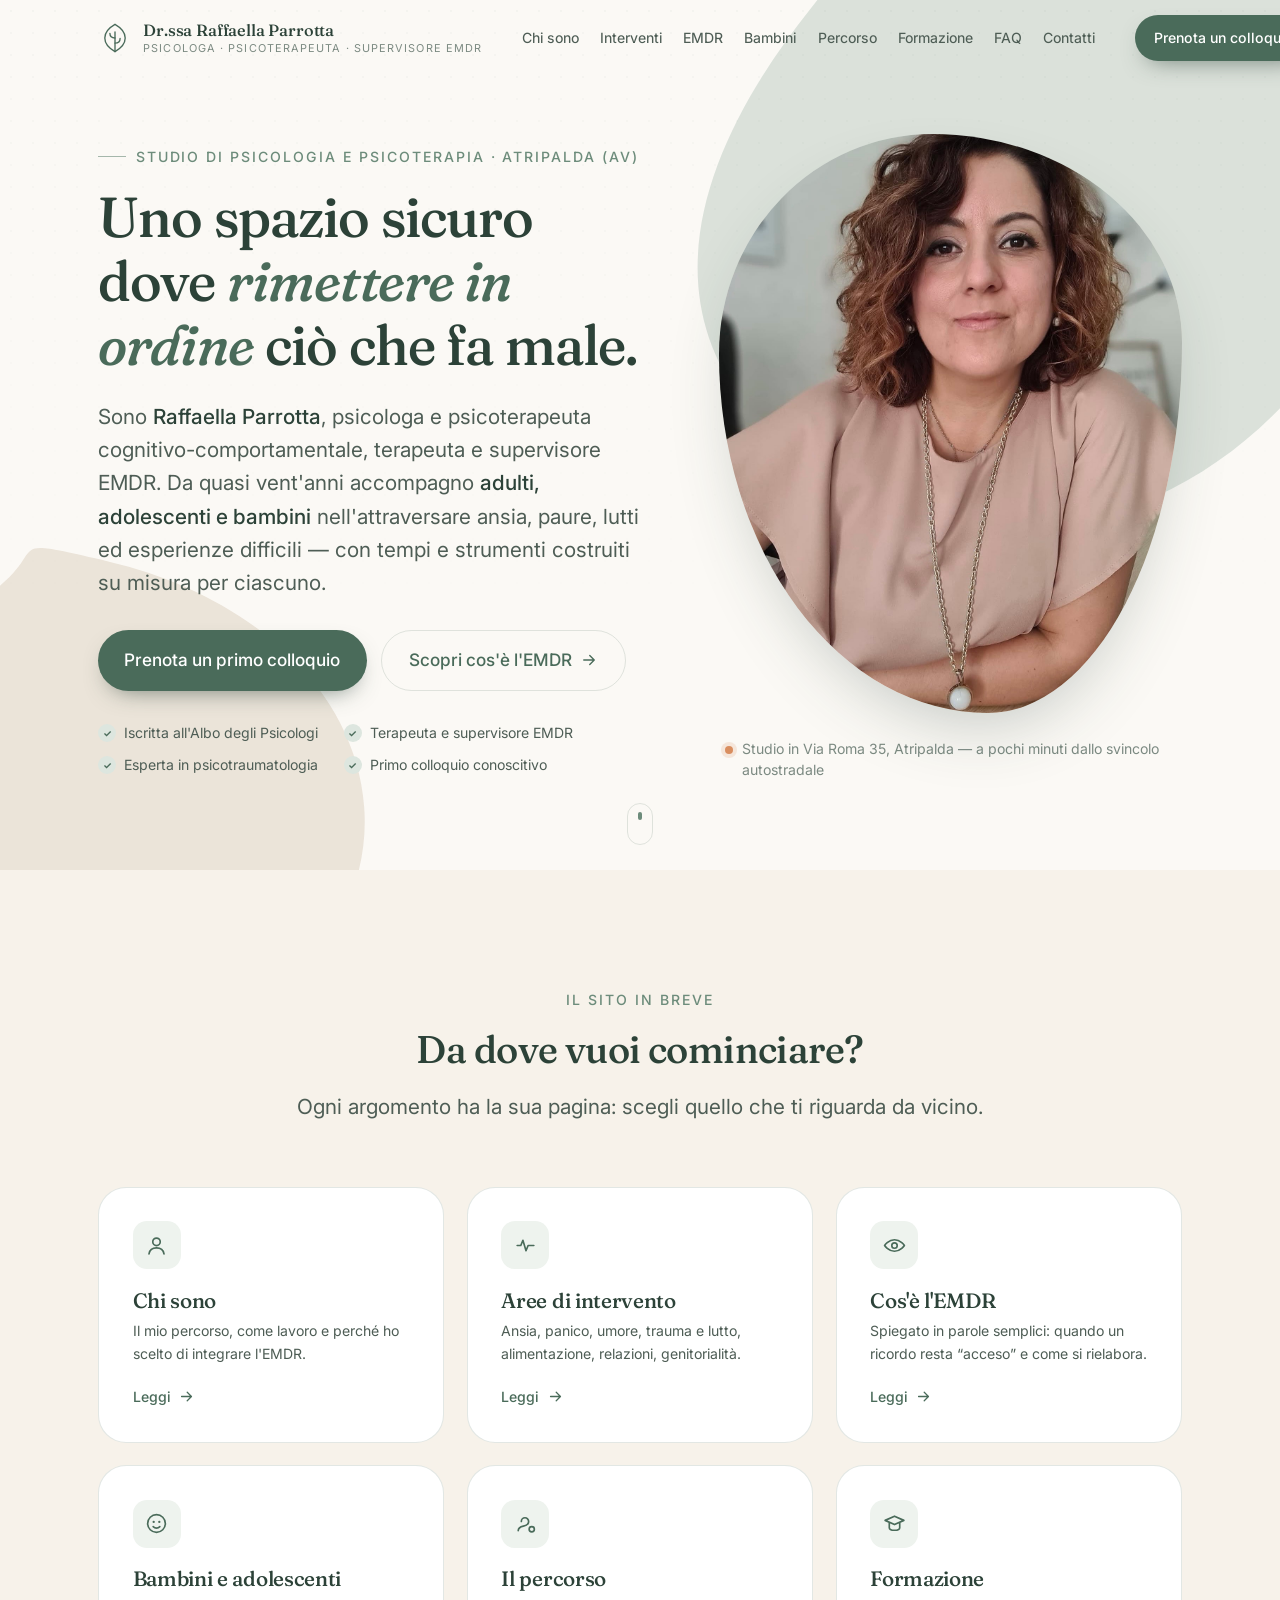
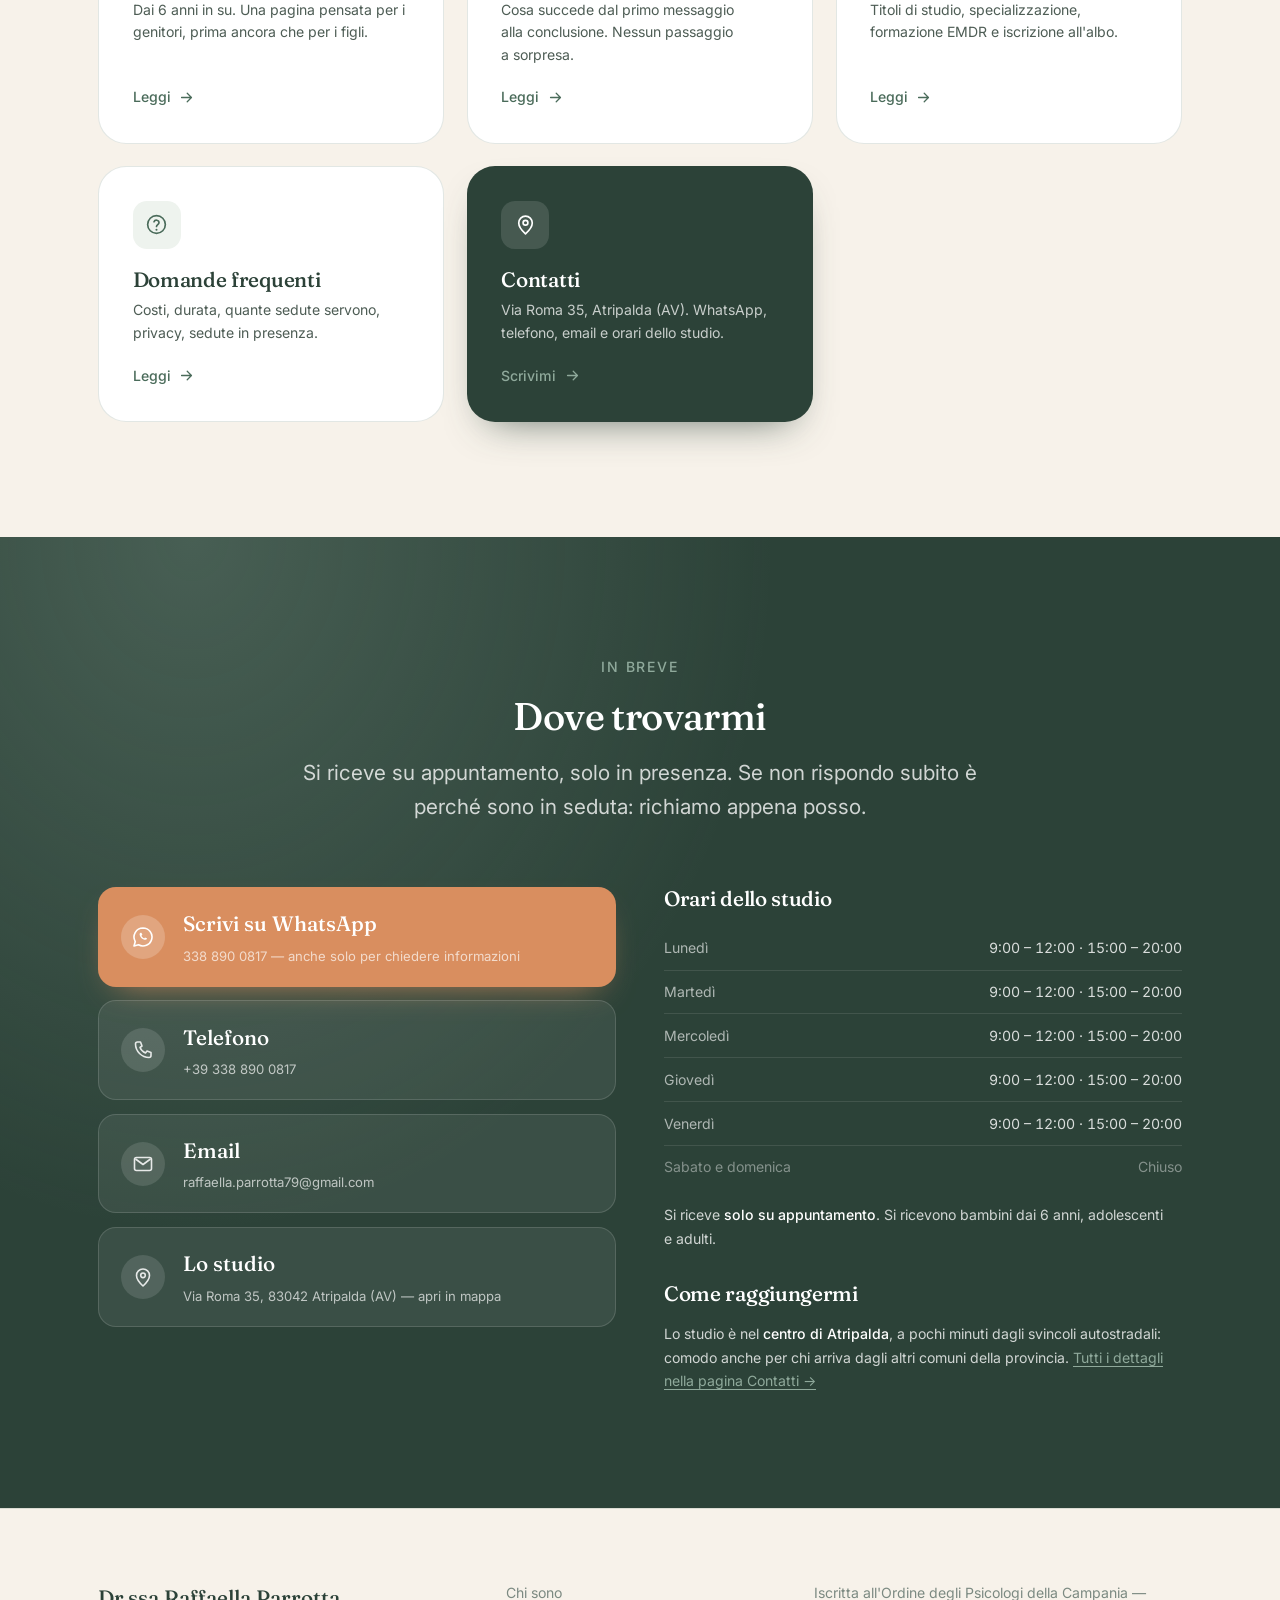
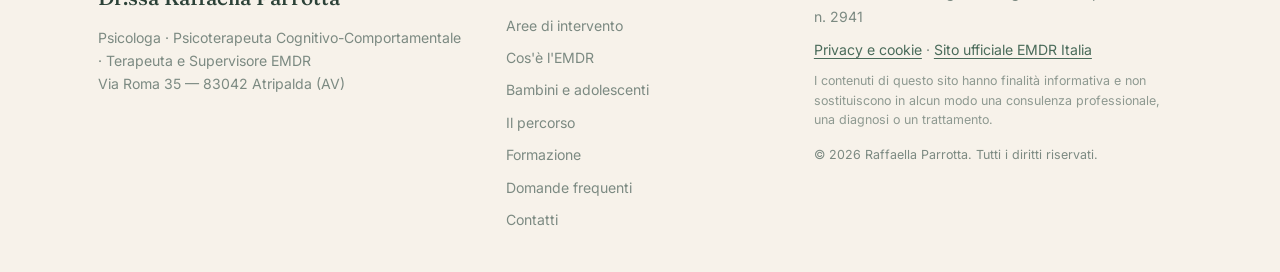
==== commit cbcff684: "Aggiorna testi: supervisore EMDR, quasi 20 anni, nuovo Chi sono - presentazione: "da quasi vent'anni" ====
--- a/index.html
+++ b/index.html
@@ -3,15 +3,15 @@
 <head>
 <meta charset="utf-8">
 <meta name="viewport" content="width=device-width, initial-scale=1">
-<title>Dr.ssa Raffaella Parrotta — Psicologa e Psicoterapeuta EMDR ad Atripalda (AV)</title>
-<meta name="description" content="Dr.ssa Raffaella Parrotta, psicologa e psicoterapeuta cognitivo-comportamentale, terapeuta EMDR ad Atripalda (Avellino). Percorsi per adulti, adolescenti e bambini dai 6 anni.">
+<title>Dr.ssa Raffaella Parrotta — Psicologa, Psicoterapeuta e Supervisore EMDR ad Atripalda (AV)</title>
+<meta name="description" content="Dr.ssa Raffaella Parrotta, psicologa e psicoterapeuta cognitivo-comportamentale, terapeuta e supervisore EMDR ad Atripalda (Avellino). Percorsi per adulti, adolescenti e bambini dai 6 anni.">
 <meta name="author" content="Raffaella Parrotta">
 <meta name="theme-color" content="#4A6B5A">
 
 <meta property="og:type" content="website">
 <meta property="og:locale" content="it_IT">
-<meta property="og:title" content="Dr.ssa Raffaella Parrotta — Psicologa e Psicoterapeuta EMDR ad Atripalda (AV)">
-<meta property="og:description" content="Dr.ssa Raffaella Parrotta, psicologa e psicoterapeuta cognitivo-comportamentale, terapeuta EMDR ad Atripalda (Avellino). Percorsi per adulti, adolescenti e bambini dai 6 anni.">
+<meta property="og:title" content="Dr.ssa Raffaella Parrotta — Psicologa, Psicoterapeuta e Supervisore EMDR ad Atripalda (AV)">
+<meta property="og:description" content="Dr.ssa Raffaella Parrotta, psicologa e psicoterapeuta cognitivo-comportamentale, terapeuta e supervisore EMDR ad Atripalda (Avellino). Percorsi per adulti, adolescenti e bambini dai 6 anni.">
 <meta property="og:image" content="assets/og-image.jpg">
 
 <link rel="icon" href="assets/favicon.svg" type="image/svg+xml">
@@ -39,7 +39,7 @@
       </span>
       <span class="brand-text">
         <strong>Dr.ssa Raffaella Parrotta</strong>
-        <em>Psicologa · Psicoterapeuta · EMDR</em>
+        <em>Psicologa · Psicoterapeuta · Supervisore EMDR</em>
       </span>
     </a>
 
@@ -83,7 +83,7 @@
       </h1>
       <p class="lead reveal" style="--d:.12s">
         Sono <strong>Raffaella Parrotta</strong>, psicologa e psicoterapeuta cognitivo-comportamentale,
-        terapeuta EMDR. Da oltre dieci anni accompagno <strong>adulti, adolescenti e bambini</strong>
+        terapeuta e supervisore EMDR. Da quasi vent'anni accompagno <strong>adulti, adolescenti e bambini</strong>
         nell'attraversare ansia, paure, lutti ed esperienze difficili — con tempi e strumenti
         costruiti su misura per ciascuno.
       </p>
@@ -97,9 +97,9 @@
 
       <ul class="hero-badges reveal" style="--d:.24s">
         <li><span aria-hidden="true">✓</span> Iscritta all'Albo degli Psicologi</li>
-        <li><span aria-hidden="true">✓</span> Terapeuta EMDR — adulti e bambini</li>
+        <li><span aria-hidden="true">✓</span> Terapeuta e supervisore EMDR</li>
         <li><span aria-hidden="true">✓</span> Esperta in psicotraumatologia</li>
-        <li><span aria-hidden="true">✓</span> Primo colloquio gratuito</li>
+        <li><span aria-hidden="true">✓</span> Primo colloquio conoscitivo</li>
       </ul>
     </div>
 
@@ -148,7 +148,7 @@
         <p>Ansia, panico, umore, trauma e lutto, alimentazione, relazioni, genitorialità.</p>
         <span class="hub-go">Leggi<svg viewBox="0 0 24 24" aria-hidden="true"><path d="M5 12h13M13 6l6 6-6 6" fill="none" stroke="currentColor" stroke-width="1.8" stroke-linecap="round" stroke-linejoin="round"/></svg></span>
       </a>
-      <a class="hub-card reveal featured" style="--d:.12s" href="emdr.html">
+      <a class="hub-card reveal" style="--d:.12s" href="emdr.html">
         <span class="hub-icon" aria-hidden="true"><svg viewBox="0 0 24 24"><path d="M2.5 12S6 6.5 12 6.5 21.5 12 21.5 12 18 17.5 12 17.5 2.5 12 2.5 12Z" fill="none" stroke="currentColor" stroke-width="1.6" stroke-linejoin="round"/><circle cx="12" cy="12" r="2.6" fill="none" stroke="currentColor" stroke-width="1.6"/></svg></span>
         <h3>Cos'è l'EMDR</h3>
         <p>Spiegato in parole semplici: quando un ricordo resta “acceso” e come si rielabora.</p>
@@ -175,7 +175,7 @@
       <a class="hub-card reveal" style="--d:.36s" href="domande-frequenti.html">
         <span class="hub-icon" aria-hidden="true"><svg viewBox="0 0 24 24"><circle cx="12" cy="12" r="8.5" fill="none" stroke="currentColor" stroke-width="1.6"/><path d="M9.6 9.4a2.5 2.5 0 0 1 4.8.9c0 1.7-2.4 2-2.4 3.6" fill="none" stroke="currentColor" stroke-width="1.6" stroke-linecap="round"/><circle cx="12" cy="17" r="1" fill="currentColor"/></svg></span>
         <h3>Domande frequenti</h3>
-        <p>Primo colloquio gratuito, costi, durata, quante sedute servono, privacy.</p>
+        <p>Costi, durata, quante sedute servono, privacy, sedute in presenza.</p>
         <span class="hub-go">Leggi<svg viewBox="0 0 24 24" aria-hidden="true"><path d="M5 12h13M13 6l6 6-6 6" fill="none" stroke="currentColor" stroke-width="1.8" stroke-linecap="round" stroke-linejoin="round"/></svg></span>
       </a>
       <a class="hub-card reveal dark" style="--d:.42s" href="contatti.html">
@@ -245,8 +245,8 @@
             </tbody>
           </table>
           <p class="hours-note">
-            Il <strong>primo colloquio conoscitivo è gratuito</strong>. Si ricevono bambini
-            dai 6 anni, adolescenti e adulti.
+            Si riceve <strong>solo su appuntamento</strong>. Si ricevono bambini dai 6 anni,
+            adolescenti e adulti.
           </p>
         </div>
 
@@ -270,7 +270,7 @@
   <div class="wrap footer-inner">
     <div class="footer-brand">
       <strong>Dr.ssa Raffaella Parrotta</strong>
-      <p>Psicologa · Psicoterapeuta Cognitivo-Comportamentale · Terapeuta EMDR<br>
+      <p>Psicologa · Psicoterapeuta Cognitivo-Comportamentale · Terapeuta e Supervisore EMDR<br>
         Via Roma 35 — 83042 Atripalda (AV)</p>
     </div>
 
@@ -290,7 +290,7 @@
       <p>Iscritta all'Ordine degli Psicologi della Campania — n. 2941</p>
       <p>
         <a href="privacy.html">Privacy e cookie</a> ·
-        <a href="https://emdr018.com/terapeuti/raffaella-parrotta/" target="_blank" rel="noopener">Profilo EMDR Italia</a>
+        <a href="https://emdr.it/" target="_blank" rel="noopener">Sito ufficiale EMDR Italia</a>
       </p>
       <p class="disclaimer">
         I contenuti di questo sito hanno finalità informativa e non sostituiscono in alcun modo
@@ -309,8 +309,8 @@
 {
   "@context": "https://schema.org",
   "@type": "Psychologist",
-  "name": "Dr.ssa Raffaella Parrotta — Psicologa, Psicoterapeuta, EMDR Practitioner",
-  "description": "Psicologa e psicoterapeuta cognitivo-comportamentale, terapeuta EMDR. Percorsi per adulti, adolescenti e bambini dai 6 anni ad Atripalda (AV).",
+  "name": "Dr.ssa Raffaella Parrotta — Psicologa, Psicoterapeuta, Terapeuta e Supervisore EMDR",
+  "description": "Psicologa e psicoterapeuta cognitivo-comportamentale, terapeuta e supervisore EMDR. Percorsi per adulti, adolescenti e bambini dai 6 anni ad Atripalda (AV).",
   "address": {
     "@type": "PostalAddress",
     "streetAddress": "Via Roma 35",
--- a/styles.css
+++ b/styles.css
@@ -929,12 +929,6 @@
 }
 .hub-go svg { width: 17px; height: 17px; transition: transform .3s var(--ease); }
 .hub-card:hover .hub-go svg { transform: translateX(4px); }
-
-.hub-card.featured {
-  background: linear-gradient(150deg, var(--green-50), var(--sand-200));
-  border-color: transparent;
-}
-.hub-card.featured .hub-icon { background: var(--white); }
 
 .hub-card.dark {
   background: var(--green-900); border-color: transparent;
@@ -1047,3 +1041,26 @@
   .section { padding-block: 1.5rem; }
   .reveal { opacity: 1 !important; transform: none !important; }
 }
+
+/* ---------- 20. Link in linea nei testi ---------- */
+.section-sub a,
+.prose a,
+.parents-cols a,
+.faq details a,
+.info-block p a {
+  color: var(--green-700);
+  text-decoration: underline;
+  text-decoration-thickness: 1px;
+  text-underline-offset: 3px;
+  transition: color .25s;
+}
+.section-sub a:hover,
+.prose a:hover,
+.parents-cols a:hover,
+.faq details a:hover,
+.info-block p a:hover { color: var(--clay-dark); }
+
+.section-dark .section-sub a,
+.section-dark .info-block p a { color: var(--green-300); }
+.section-dark .section-sub a:hover,
+.section-dark .info-block p a:hover { color: var(--white); }
